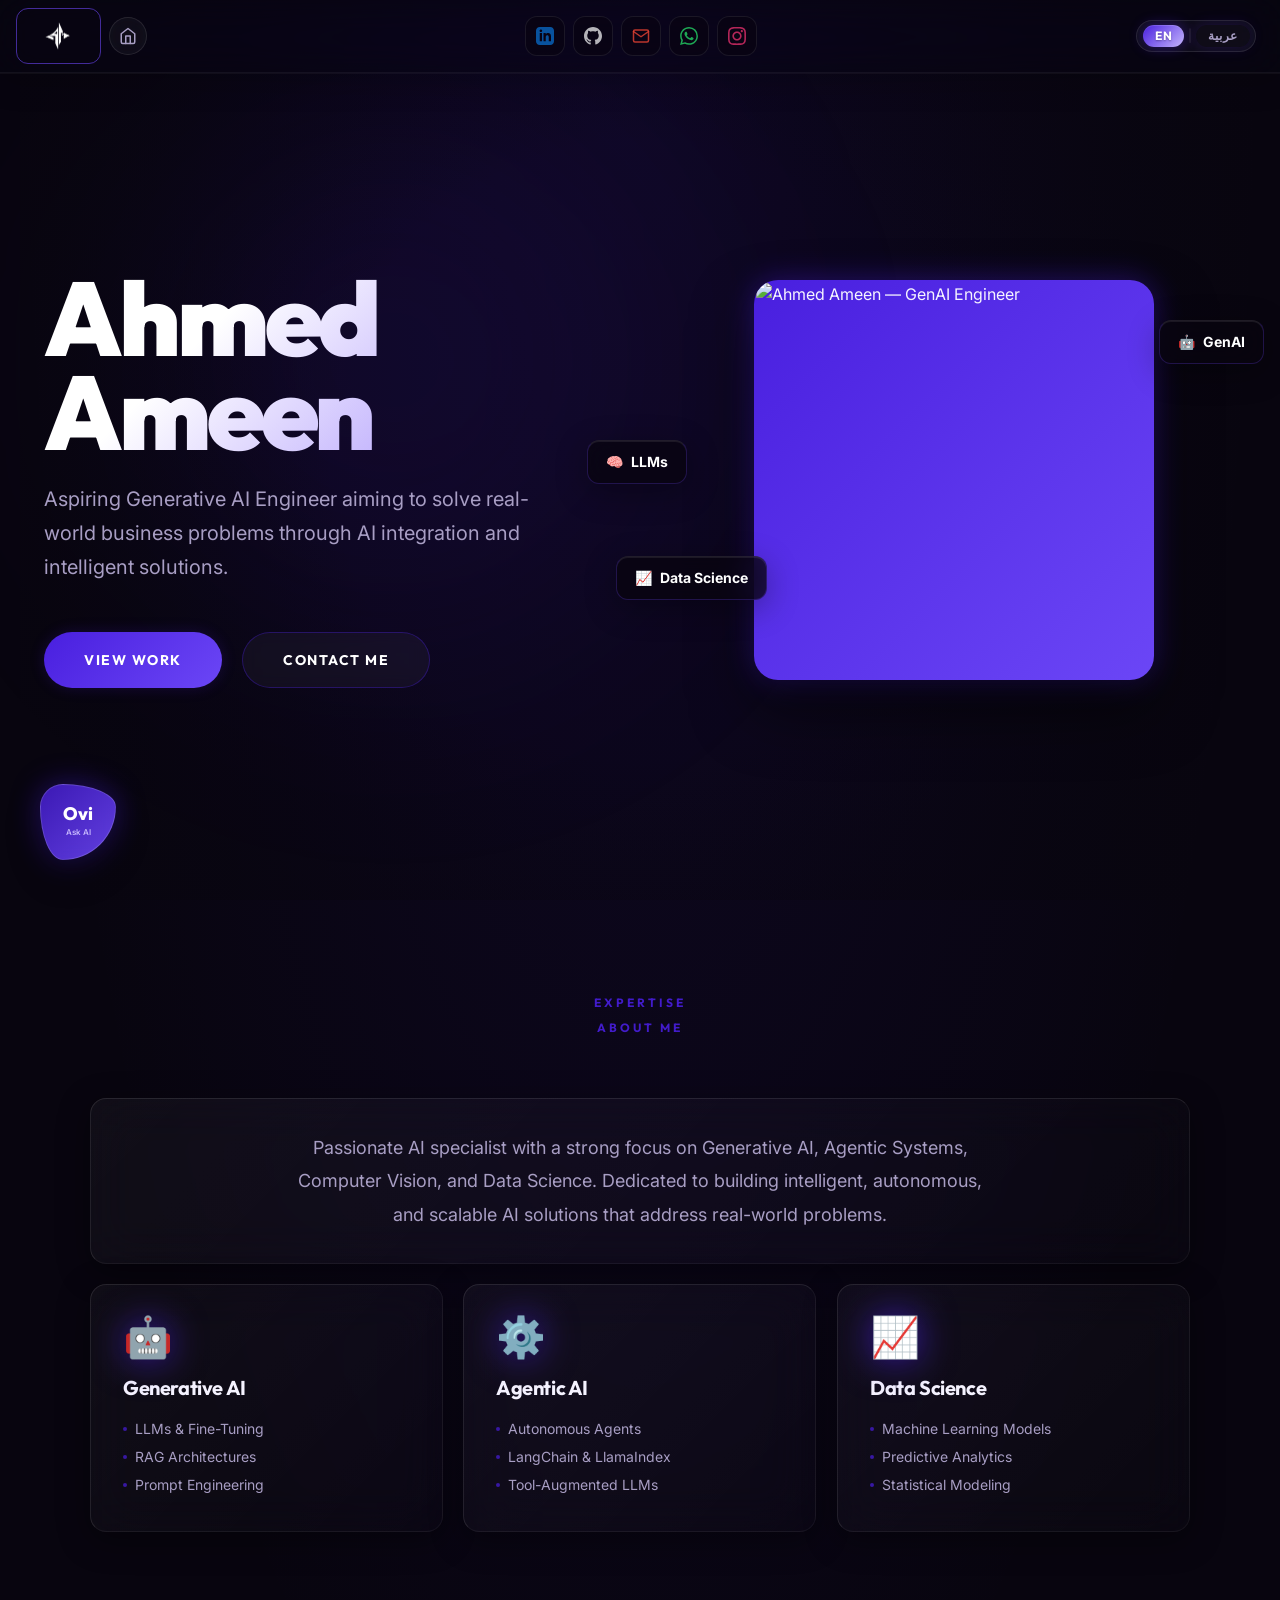
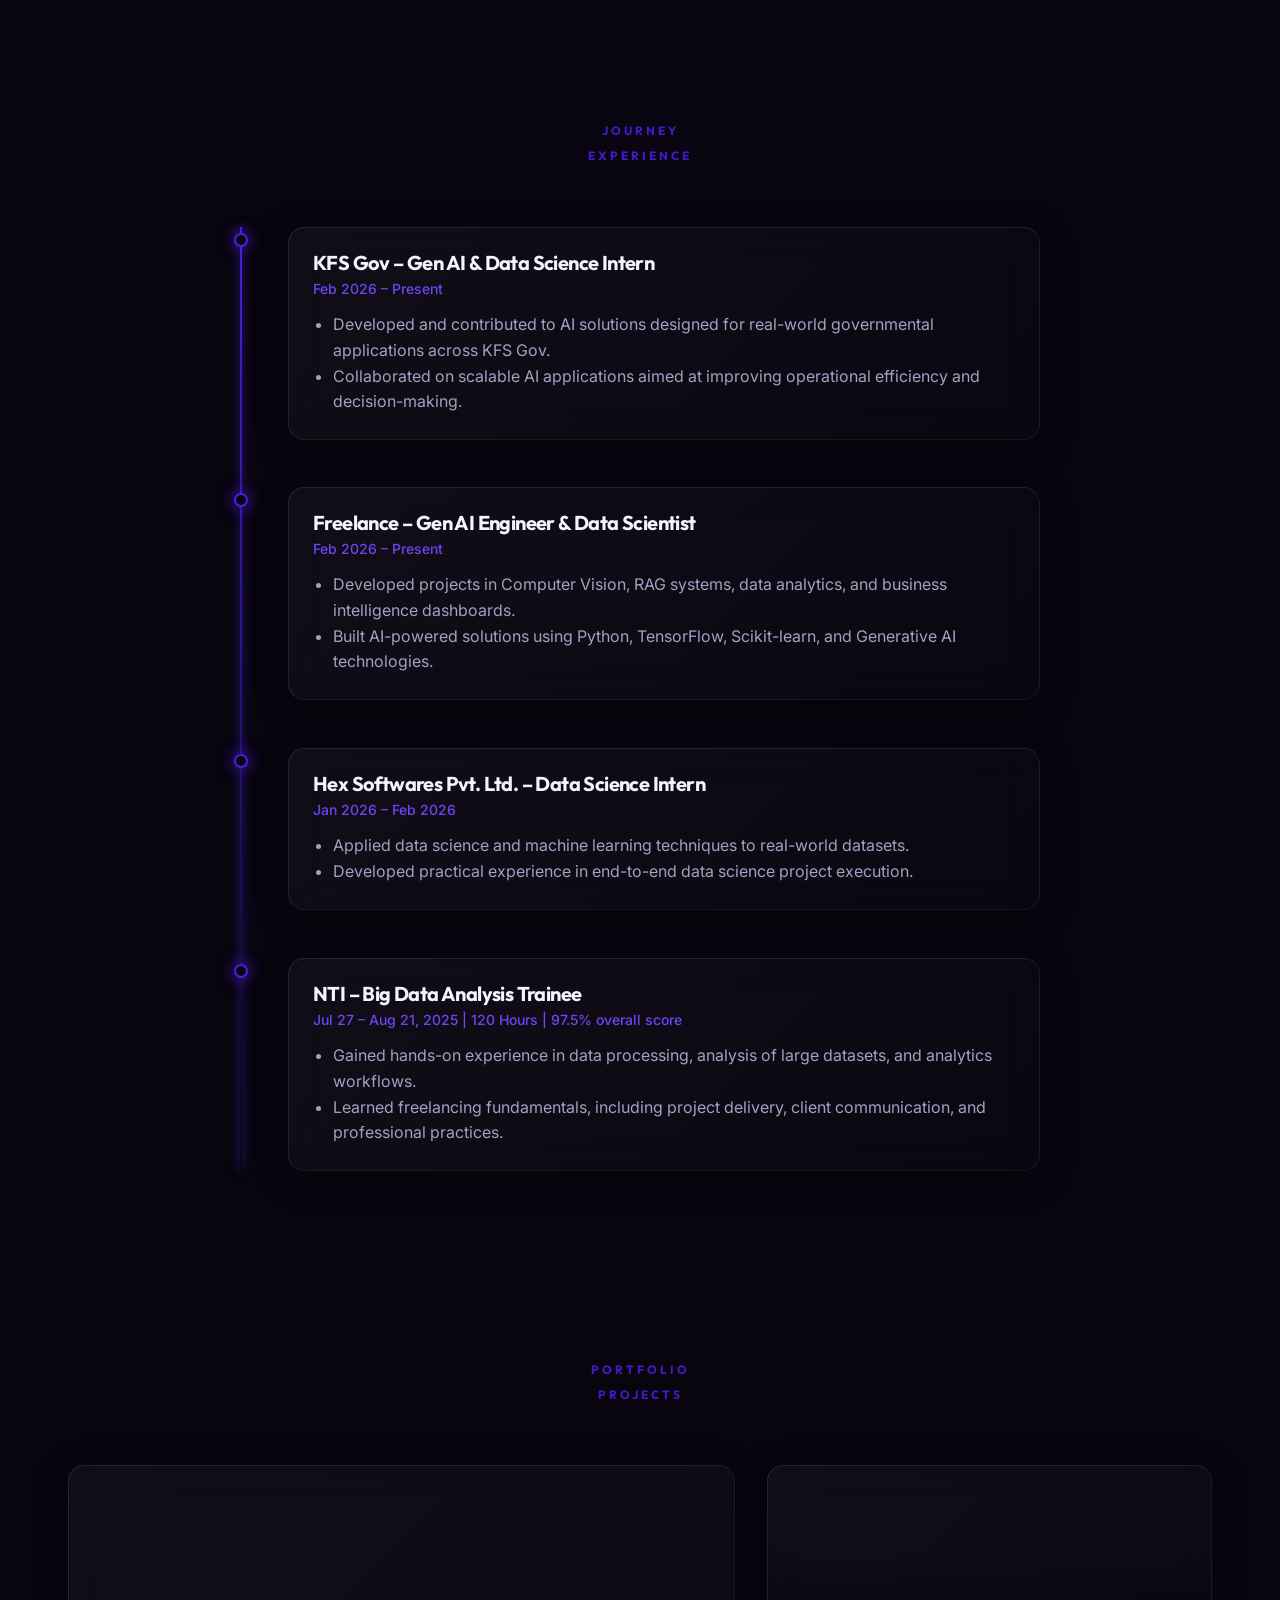
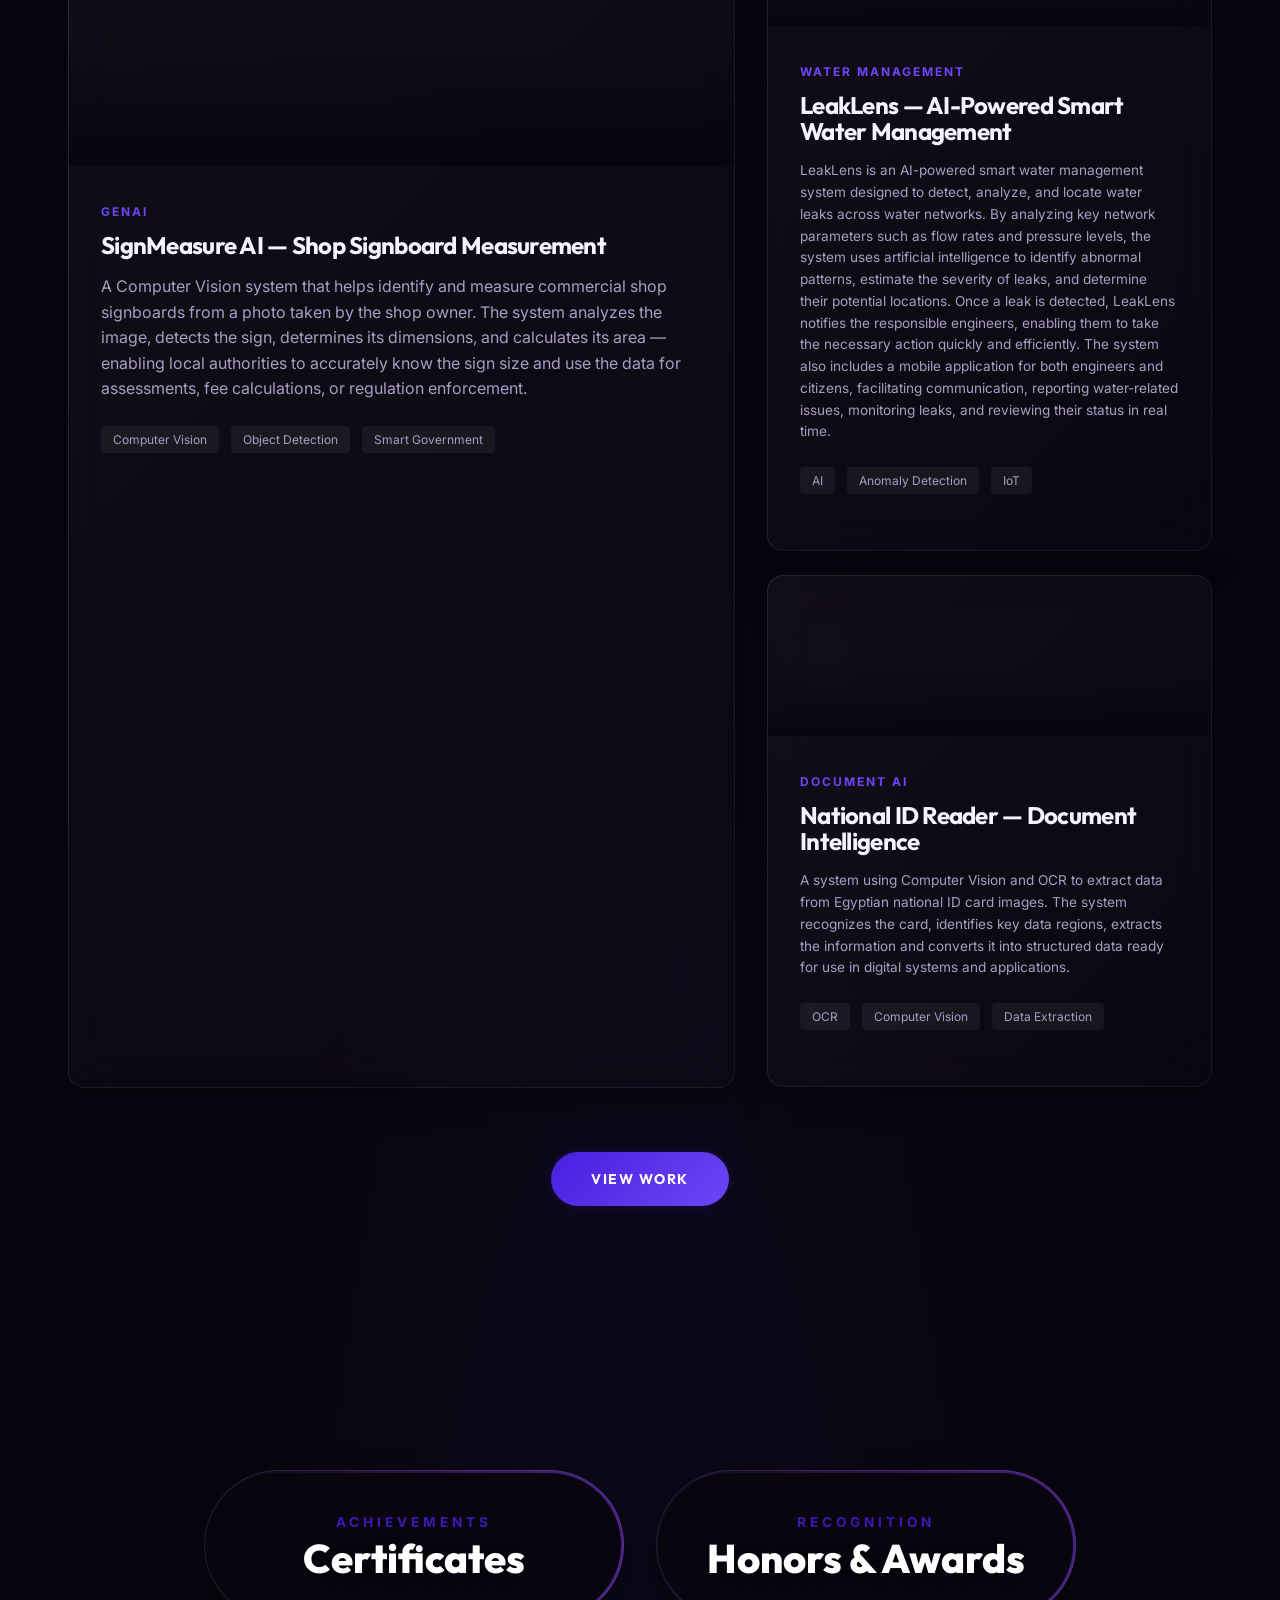
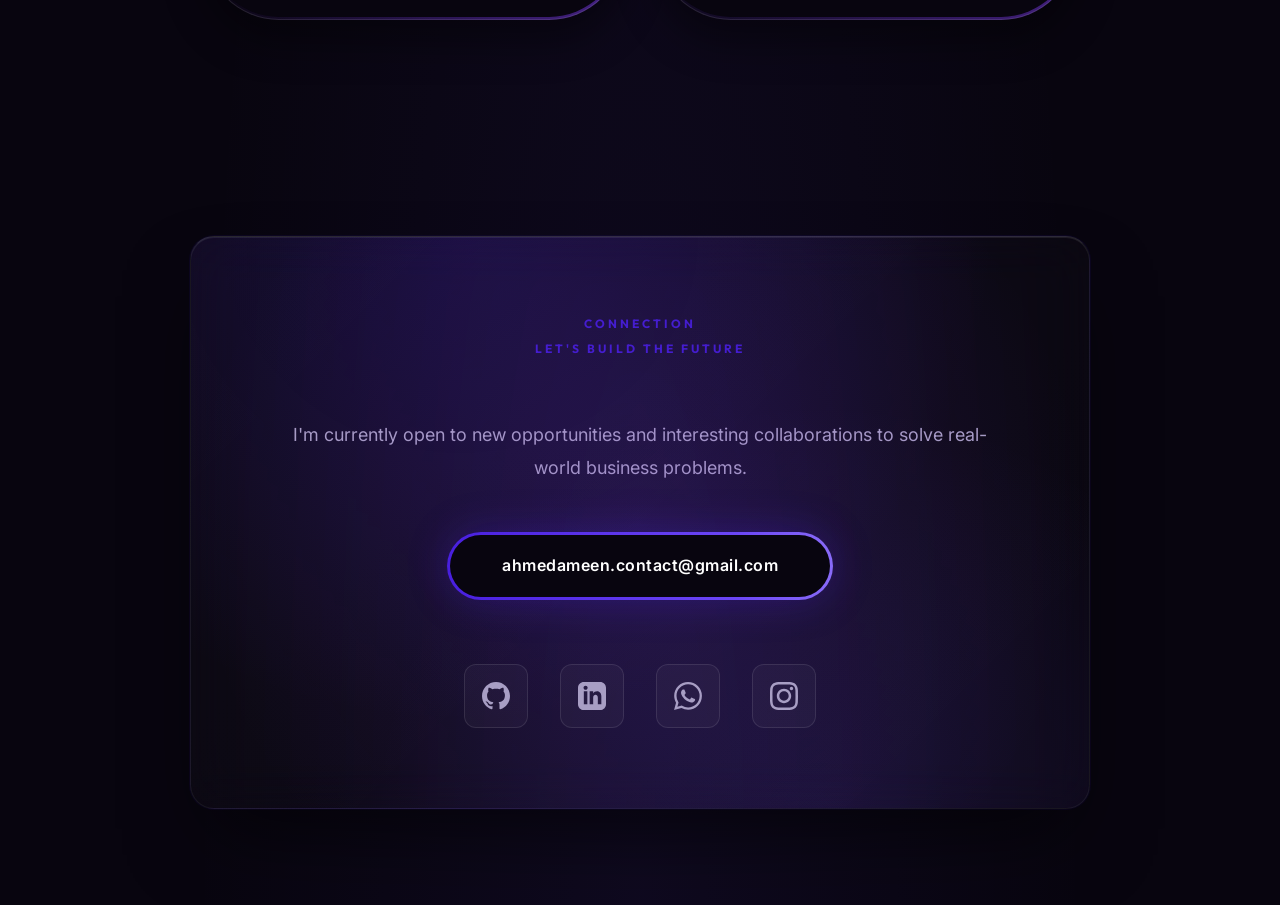
==== index.html @ 5a2fc090 "Chatbot restore first try" ====
<!DOCTYPE html>
<html lang="en" dir="ltr">

<head>
  <meta charset="UTF-8">
  <meta name="viewport" content="width=device-width, initial-scale=1.0">
  <meta name="description"
    content="Ahmed Ameen — Generative AI Engineer & Data Scientist. Building intelligent systems with LLMs, RAG, and Deep Learning.">
  <title>Ahmed Ameen — GenAI Engineer & Data Scientist</title>

  <!-- Favicon / Brand Logo -->
  <link rel="icon" type="image/svg+xml" href="images/logo.svg">

  <!-- Google Fonts -->
  <link rel="preconnect" href="https://fonts.googleapis.com">
  <link rel="preconnect" href="https://fonts.gstatic.com" crossorigin>
  <link
    href="https://fonts.googleapis.com/css2?family=Inter:wght@300;400;500;600;700&family=Outfit:wght@400;600;700;800;900&family=Cairo:wght@400;600;700;800;900&display=swap"
    rel="stylesheet">

  <!-- CSS Files -->
  <link rel="stylesheet" href="css/variables.css">
  <link rel="stylesheet" href="css/base.css">
  <link rel="stylesheet" href="css/layout.css">
  <link rel="stylesheet" href="css/components.css">
  <link rel="stylesheet" href="css/animations.css">
  <link rel="stylesheet" href="css/mobile.css">

  <!-- Preload hero image for faster LCP -->
  <link rel="preload" as="image" href="css/RECORCES/Ahmed.jpeg" fetchpriority="high">

  <!-- CRITICAL: Apply saved language BEFORE render to prevent English flash -->
  <script>
    (function() {
      var lang = localStorage.getItem('portfolio_lang') || 'en';
      var dir  = lang === 'ar' ? 'rtl' : 'ltr';
      document.documentElement.setAttribute('lang', lang);
      document.documentElement.setAttribute('dir',  dir);
    }());
  </script>
</head>

<body>
  <!-- Scroll Progress Indicator -->
  <div id="scroll-progress" aria-hidden="true" style="
    position: fixed;
    top: 0; left: 0;
    height: 2px;
    width: 0%;
    background: linear-gradient(90deg, var(--color-primary), var(--color-accent));
    z-index: 9999;
    transition: width 0.1s linear;
    pointer-events: none;
  "></div>

  <!-- ══════════════════════════════════
       NAVIGATION
  ══════════════════════════════════ -->
  <nav class="navigation" role="navigation" aria-label="Main navigation">
    <div class="nav-container">

      <!-- Brand & Home Group -->
      <div style="display: flex; align-items: center; gap: var(--spacing-16); z-index: 10;">
        <!-- Brand Logo -->
        <a href="identity.html" class="nav-brand nav-brand--glow" aria-label="Ahmed Ameen — Home">
          <img src="images/Logo.png" alt="Ahmed Ameen Logo" class="nav-logo-img"
            onerror="this.style.display='none'; this.nextElementSibling.style.display='flex'">
          <span class="nav-logo-fallback">
            <span class="logo-letter">A</span><span class="logo-dot">·</span><span class="logo-letter">A</span>
          </span>
        </a>
        <!-- Home Button -->
        <a href="index.html" class="nav-home-link" aria-label="Home">
          <svg viewBox="0 0 24 24" fill="none" stroke="currentColor" stroke-width="2" stroke-linecap="round" stroke-linejoin="round" class="nav-home-icon">
            <path d="M3 9l9-7 9 7v11a2 2 0 0 1-2 2H5a2 2 0 0 1-2-2z"></path>
            <polyline points="9 22 9 12 15 12 15 22"></polyline>
          </svg>
        </a>
      </div>

      <!-- Colorful Social Icons (in place of nav menu) -->
      <div class="nav-social" role="list" aria-label="Social media links">

        <!-- LinkedIn -->
        <a href="https://www.linkedin.com/in/ahmedameen00007/" target="_blank" rel="noopener noreferrer"
          class="nav-social-btn nav-social-btn--linkedin" data-label="LinkedIn" aria-label="LinkedIn Profile">
          <svg viewBox="0 0 24 24" aria-hidden="true">
            <path
              d="M19 0h-14c-2.761 0-5 2.239-5 5v14c0 2.761 2.239 5 5 5h14c2.762 0 5-2.239 5-5v-14c0-2.761-2.238-5-5-5zm-11 19h-3v-11h3v11zm-1.5-12.268c-.966 0-1.75-.79-1.75-1.764s.784-1.764 1.75-1.764 1.75.79 1.75 1.764-.783 1.764-1.75 1.764zm13.5 12.268h-3v-5.604c0-3.368-4-3.113-4 0v5.604h-3v-11h3v1.765c1.396-2.586 7-2.777 7 2.476v6.759z" />
          </svg>
        </a>

        <!-- GitHub -->
        <a href="https://github.com/ahmedameen00007" target="_blank" rel="noopener noreferrer"
          class="nav-social-btn nav-social-btn--github" data-label="GitHub" aria-label="GitHub Profile">
          <svg viewBox="0 0 24 24" aria-hidden="true">
            <path
              d="M12 0c-6.626 0-12 5.373-12 12 0 5.302 3.438 9.8 8.207 11.387.599.111.793-.261.793-.577v-2.234c-3.338.726-4.033-1.416-4.033-1.416-.546-1.387-1.333-1.756-1.333-1.756-1.089-.745.083-.729.083-.729 1.205.084 1.839 1.237 1.839 1.237 1.07 1.834 2.807 1.304 3.492.997.107-.775.418-1.305.762-1.604-2.665-.305-5.467-1.334-5.467-5.931 0-1.311.469-2.381 1.236-3.221-.124-.303-.535-1.524.117-3.176 0 0 1.008-.322 3.301 1.23.957-.266 1.983-.399 3.003-.404 1.02.005 2.047.138 3.006.404 2.291-1.552 3.297-1.23 3.297-1.23.653 1.653.242 2.874.118 3.176.77.84 1.235 1.911 1.235 3.221 0 4.609-2.807 5.624-5.479 5.921.43.372.823 1.102.823 2.222v3.293c0 .319.192.694.801.576 4.765-1.589 8.199-6.086 8.199-11.386 0-6.627-5.373-12-12-12z" />
          </svg>
        </a>

        <!-- Email -->
        <a href="https://mail.google.com/mail/?view=cm&fs=1&to=ahmedameen.contact@gmail.com" target="_blank"
          rel="noopener noreferrer" class="nav-social-btn nav-social-btn--gmail" data-label="Gmail"
          aria-label="Send Email">
          <svg viewBox="0 0 24 24" fill="none" stroke="currentColor" stroke-width="2" stroke-linecap="round"
            stroke-linejoin="round" aria-hidden="true">
            <path d="M4 4h16c1.1 0 2 .9 2 2v12c0 1.1-.9 2-2 2H4c-1.1 0-2-.9-2-2V6c0-1.1.9-2 2-2z" />
            <polyline points="22,6 12,13 2,6" />
          </svg>
        </a>

        <!-- WhatsApp -->
        <a href="https://wa.me/201282329726" target="_blank" rel="noopener noreferrer"
          class="nav-social-btn nav-social-btn--whatsapp" data-label="WhatsApp" aria-label="WhatsApp Contact">
          <svg viewBox="0 0 24 24" aria-hidden="true">
            <path
              d="M17.472 14.382c-.297-.149-1.758-.867-2.03-.967-.273-.099-.471-.148-.67.15-.197.297-.767.966-.94 1.164-.173.199-.347.223-.644.075-.297-.15-1.255-.463-2.39-1.475-.883-.788-1.48-1.761-1.653-2.059-.173-.297-.018-.458.13-.606.134-.133.298-.347.446-.52.149-.174.198-.298.298-.497.099-.198.05-.371-.025-.52-.075-.149-.669-1.612-.916-2.207-.242-.579-.487-.5-.669-.51-.173-.008-.371-.01-.57-.01-.198 0-.52.074-.792.372-.272.297-1.04 1.016-1.04 2.479 0 1.462 1.065 2.875 1.213 3.074.149.198 2.096 3.2 5.077 4.487.709.306 1.262.489 1.694.625.712.227 1.36.195 1.871.118.571-.085 1.758-.719 2.006-1.413.248-.694.248-1.289.173-1.413-.074-.124-.272-.198-.57-.347m-5.421 7.403h-.004a9.87 9.87 0 01-5.031-1.378l-.361-.214-3.741.982.998-3.648-.235-.374a9.86 9.86 0 01-1.51-5.26c.001-5.45 4.436-9.884 9.888-9.884 2.64 0 5.122 1.03 6.988 2.898a9.825 9.825 0 012.893 6.994c-.003 5.45-4.437 9.884-9.885 9.884m8.413-18.297A11.815 11.815 0 0012.05 0C5.495 0 .16 5.335.157 11.892c0 2.096.547 4.142 1.588 5.945L.057 24l6.305-1.654a11.882 11.882 0 005.683 1.448h.005c6.554 0 11.89-5.335 11.893-11.893a11.821 11.821 0 00-3.48-8.413Z" />
          </svg>
        </a>

        <!-- Instagram -->
        <a href="https://www.instagram.com/ahmedameen00007/" target="_blank" rel="noopener noreferrer"
          class="nav-social-btn nav-social-btn--instagram" data-label="Instagram" aria-label="Instagram Profile">
          <svg viewBox="0 0 24 24" aria-hidden="true">
            <path
              d="M12 2.163c3.204 0 3.584.012 4.85.07 3.252.148 4.771 1.691 4.919 4.919.058 1.265.069 1.645.069 4.849 0 3.205-.012 3.584-.069 4.849-.149 3.225-1.664 4.771-4.919 4.919-1.266.058-1.644.07-4.85.07-3.204 0-3.584-.012-4.849-.07-3.26-.149-4.771-1.699-4.919-4.92-.058-1.265-.07-1.644-.07-4.849 0-3.204.013-3.583.07-4.849.149-3.227 1.664-4.771 4.919-4.919 1.266-.057 1.645-.069 4.849-.069zm0-2.163c-3.259 0-3.667.014-4.947.072-4.358.2-6.78 2.618-6.98 6.98-.059 1.281-.073 1.689-.073 4.948 0 3.259.014 3.668.072 4.948.2 4.358 2.618 6.78 6.98 6.98 1.281.058 1.689.072 4.948.072 3.259 0 3.668-.014 4.948-.072 4.354-.2 6.782-2.618 6.979-6.98.059-1.28.073-1.689.073-4.948 0-3.259-.014-3.667-.072-4.947-.196-4.354-2.617-6.78-6.979-6.98-1.281-.059-1.69-.073-4.949-.073zm0 5.838c-3.403 0-6.162 2.759-6.162 6.162s2.759 6.163 6.162 6.163 6.162-2.759 6.162-6.163c0-3.403-2.759-6.162-6.162-6.162zm0 10.162c-2.209 0-4-1.79-4-4 0-2.209 1.791-4 4-4s4 1.791 4 4c0 2.21-1.791 4-4 4zm6.406-11.845c-.796 0-1.441.645-1.441 1.44s.645 1.44 1.441 1.44c.795 0 1.439-.645 1.439-1.44s-.644-1.44-1.439-1.44z" />
          </svg>
        </a>

      </div><!-- /nav-social -->

      <!-- Language Switcher -->
      <div class="lang-switcher" id="lang-switcher" role="group" aria-label="Language selection">
        <button class="lang-btn lang-btn--active" id="btn-en" data-lang="en" aria-pressed="true">EN</button>
        <span class="lang-divider">|</span>
        <button class="lang-btn" id="btn-ar" data-lang="ar" aria-pressed="false">عربية</button>
      </div>

    </div><!-- /nav-container -->
  </nav>

  <!-- ══════════════════════════════════
       MAIN CONTENT
  ══════════════════════════════════ -->
  <main>


    <!-- ── Hero Section ── -->
    <section id="hero" class="hero-section">
      <div class="hero-glow"></div>
      <div class="hero-vignette"></div>

      <div class="hero-container">
        <div class="hero-content">
          <h1 class="hero-title animate-fade-up" data-i18n="hero_title">Ahmed Ameen</h1>
          <p class="hero-tagline animate-fade-up" style="animation-delay: 0.1s;" data-i18n="hero_tagline">
            Aspiring Generative AI Engineer aiming to solve real-world business problems through AI integration and
            solutions.
          </p>
          <div class="btn-group animate-fade-up" style="animation-delay: 0.2s;">
            <a href="work.html" class="btn" data-i18n="btn_view_work">View Work</a>
            <a href="#contact" class="btn btn-secondary" data-i18n="btn_contact">Contact Me</a>
          </div>
        </div>

        <div class="hero-image-area animate-fade-up" style="animation-delay: 0.3s;">
          <div class="floating-badge badge-1"><span>🤖</span><span data-i18n="badge_genai"> GenAI</span></div>
          <div class="floating-badge badge-2"><span>📈</span><span data-i18n="badge_data"> Data Science</span></div>
          <div class="floating-badge badge-3"><span>🧠</span><span data-i18n="badge_llms"> LLMs</span></div>

          <div class="float-portrait">
            <div class="hero-image-wrapper">
              <img src="css/RECORCES/Ahmed.jpeg" alt="Ahmed Ameen — GenAI Engineer"
                style="width: 100%; height: 100%; object-fit: cover;" loading="lazy" decoding="async" />
            </div>
          </div>
        </div>
      </div>
    </section>

    <!-- ── About Section ── -->
    <section id="about" class="section-padding">
      <div class="container">
        <h2 class="section-title scroll-reveal"><span data-i18n="about_label">Expertise</span><span data-i18n="about_title">About Me</span></h2>

        <div class="bento-grid">
          <!-- Intro Card (Spans full width) -->
          <div class="glass bento-card bento-intro scroll-reveal delay-1">
            <p class="bento-text" data-i18n="about_intro">
              Passionate AI specialist with deep expertise in Generative AI, Agentic Systems, and Advanced Data Science.
              Dedicated to building intelligent, autonomous, and scalable AI solutions.
            </p>
          </div>

          <!-- AI & ML Card -->
          <div class="glass bento-card bento-item scroll-reveal delay-2">
            <div class="bento-icon">🤖</div>
            <h3 class="bento-title" data-i18n="card_genai">Generative AI</h3>
            <ul class="bento-list">
              <li data-i18n="skill_llms">LLMs &amp; Fine-Tuning</li>
              <li data-i18n="skill_rag">RAG Architectures</li>
              <li data-i18n="skill_prompt">Prompt Engineering</li>
            </ul>
          </div>

          <!-- Machine Learning Card -->
          <div class="glass bento-card bento-item scroll-reveal delay-3">
            <div class="bento-icon">⚙️</div>
            <h3 class="bento-title" data-i18n="card_agentic">Agentic AI</h3>
            <ul class="bento-list">
              <li data-i18n="skill_agents">Autonomous Agents</li>
              <li data-i18n="skill_langchain">LangChain &amp; LlamaIndex</li>
              <li data-i18n="skill_tools">Tool-Augmented LLMs</li>
            </ul>
          </div>

          <!-- Data Analysis Card -->
          <div class="glass bento-card bento-item scroll-reveal delay-4">
            <div class="bento-icon">📈</div>
            <h3 class="bento-title" data-i18n="card_datascience">Data Science</h3>
            <ul class="bento-list">
              <li data-i18n="skill_ml">Machine Learning Models</li>
              <li data-i18n="skill_predictive">Predictive Analytics</li>
              <li data-i18n="skill_stats">Statistical Modeling</li>
            </ul>
          </div>
        </div>
      </div>
    </section>

    <!-- ── Experience Section ── -->
    <section id="experience" class="section-padding">
      <div class="container">
        <h2 class="section-title scroll-reveal"><span data-i18n="exp_label">Journey</span><span data-i18n="exp_title">Experience</span></h2>
        <div class="timeline">
          <!-- KFS Gov -->
          <div class="timeline-item scroll-reveal from-left delay-1">
            <div class="glass" style="padding: var(--spacing-24);">
              <h3 style="margin-bottom: 4px; font-size: var(--text-xl);" data-i18n="exp1_title">KFS Gov – Gen AI &amp; Data Science Intern</h3>
              <p
                style="color: var(--color-secondary); font-weight: 500; font-size: var(--text-sm); margin-bottom: var(--spacing-12);" data-i18n="exp1_date">
                Feb 2026 – Present</p>
              <ul style="margin: 0; color: var(--color-text-muted); padding-left: 20px; list-style-type: disc;">
                <li data-i18n="exp1_bullet1">Developed and contributed to AI solutions designed for real-world governmental applications across
                  KFS Gov.</li>
                <li data-i18n="exp1_bullet2">Collaborated on scalable AI applications aimed at improving operational efficiency and
                  decision-making.</li>
              </ul>
            </div>
          </div>

          <!-- Freelance -->
          <div class="timeline-item scroll-reveal from-right delay-2">
            <div class="glass" style="padding: var(--spacing-24);">
              <h3 style="margin-bottom: 4px; font-size: var(--text-xl);" data-i18n="exp2_title">Freelance – Gen AI Eng &amp; Data Scientist</h3>
              <p
                style="color: var(--color-secondary); font-weight: 500; font-size: var(--text-sm); margin-bottom: var(--spacing-12);" data-i18n="exp2_date">
                Feb 2026 – Present</p>
              <ul style="margin: 0; color: var(--color-text-muted); padding-left: 20px; list-style-type: disc;">
                <li data-i18n="exp2_bullet1">Developed projects in computer vision, RAG systems, data analytics, and business intelligence
                  dashboards.</li>
                <li data-i18n="exp2_bullet2">Built AI-powered solutions using Python, TensorFlow, Scikit-learn, and Generative AI technologies.
                </li>
              </ul>
            </div>
          </div>

          <!-- Hex Softwares -->
          <div class="timeline-item scroll-reveal from-left delay-3">
            <div class="glass" style="padding: var(--spacing-24);">
              <h3 style="margin-bottom: 4px; font-size: var(--text-xl);" data-i18n="exp3_title">Hex Softwares Pvt. Ltd. – Data Science Intern</h3>
              <p style="color: var(--color-secondary); font-weight: 500; font-size: var(--text-sm); margin-bottom: var(--spacing-12);" data-i18n="exp3_date">
                Jan 2026 – Feb 2026</p>
              <ul style="margin: 0; color: var(--color-text-muted); padding-left: 20px; list-style-type: disc;">
                <li data-i18n="exp3_bullet1">Applied data science and machine learning techniques to real-world datasets.</li>
                <li data-i18n="exp3_bullet2">Developed practical experience in end-to-end data science project execution.</li>
              </ul>
            </div>
          </div>

          <!-- NTI -->
          <div class="timeline-item scroll-reveal from-right delay-4">
            <div class="glass" style="padding: var(--spacing-24);">
              <h3 style="margin-bottom: 4px; font-size: var(--text-xl);" data-i18n="exp4_title">NTI – Big Data Analysis Trainee</h3>
              <p style="color: var(--color-secondary); font-weight: 500; font-size: var(--text-sm); margin-bottom: var(--spacing-12);" data-i18n="exp4_date">
                Jul 27 – Aug 21, 2025 | 120 Hours (90 Technical + 30 Freelancing) 97.5% overall score</p>
              <ul style="margin: 0; color: var(--color-text-muted); padding-left: 20px; list-style-type: disc;">
                <li data-i18n="exp4_bullet1">Gained hands-on experience in data processing, analysis of large datasets, and analytics workflows.</li>
                <li data-i18n="exp4_bullet2">Learned freelancing fundamentals, including project delivery, client communication, and professional practices.</li>
              </ul>
            </div>
          </div>
        </div>
      </div>
    </section>

    <!-- ── Projects Section ── -->
    <section id="projects" class="projects-section section-padding">
      <div class="container">
        <h2 class="section-title scroll-reveal"><span data-i18n="projects_label">Portfolio</span><span data-i18n="projects_title">Projects</span></h2>

        <!-- Static Work Project Cards (SignMeasure AI, Eagle Vision, National ID Reader) -->
        <div class="projects-grid-premium scroll-reveal delay-1">

          <!-- Featured: SignMeasure AI -->
          <a href="work.html#sign_measure" class="project-featured glass animate-fade-up" style="text-decoration: none; color: inherit; display: block;">
            <div class="project-img-wrapper" style="position:relative; overflow:hidden;">
              <video
                src="Work/SignMeasure_AI/SignMeasure_AI.mp4"
                muted autoplay loop playsinline preload="metadata"
                style="width:100%; height:100%; object-fit:cover; display:block;"
                aria-label="SignMeasure AI demo"
              ></video>
              <div style="position:absolute;inset:0;background:linear-gradient(to bottom,transparent 55%,rgba(5,5,15,0.85));"></div>
            </div>
            <div class="project-details">
              <span class="project-category" data-i18n="badge_genai">GenAI</span>
              <h3 class="project-title-text" data-i18n="vid_sign_title">SignMeasure AI — Shop Signboard Measurement</h3>
              <p data-i18n="vid_sign_desc">A Computer Vision system that identifies and measures commercial shop signboards from a photo, enabling local authorities to apply fees or regulations based on measured sign area.</p>
              <div class="project-tags">
                <span>Computer Vision</span><span>Object Detection</span><span>Smart Government</span>
              </div>
            </div>
          </a>

          <!-- Side grid with LeakLens + National ID Reader -->
          <div class="projects-side-grid">

            <!-- LeakLens -->
            <a href="work.html#leaklens" class="project-side glass animate-fade-up" style="text-decoration: none; color: inherit; display: block;" data-project-id="leaklens">
              <div class="project-img-wrapper" style="height:160px; position:relative; overflow:hidden;">
                <video
                  src="Work/Leaklens/Leaklens.mp4"
                  muted autoplay loop playsinline preload="metadata"
                  style="width:100%; height:100%; object-fit:cover; display:block;"
                  aria-label="LeakLens demo"
                ></video>
                <div style="position:absolute;inset:0;background:linear-gradient(to bottom,transparent 50%,rgba(5,5,15,0.8));"></div>
              </div>
              <div class="project-details-sm">
                <span class="project-category">Water Management</span>
                <h3 class="project-title-text" data-i18n="vid_leaklens_title">LeakLens — AI-Powered Smart Water Management</h3>
                <p data-i18n="vid_leaklens_desc" style="font-size: 0.85rem;">AI-powered smart water management system detecting, analyzing, and locating water leaks across networks using flow rate and pressure data.</p>
                <div class="project-tags">
                  <span>AI</span><span>Anomaly Detection</span><span>IoT</span>
                </div>
              </div>
            </a>

            <!-- National ID Reader -->
            <a href="work.html#national_id" class="project-side glass animate-fade-up" style="text-decoration: none; color: inherit; display: block;" data-project-id="national_id">
              <div class="project-img-wrapper" style="height:160px; position:relative; overflow:hidden;">
                <video
                  src="Work/NationalID_Reader/NationalID_Reader.mp4"
                  muted autoplay loop playsinline preload="metadata"
                  style="width:100%; height:100%; object-fit:cover; display:block;"
                  aria-label="National ID Reader demo"
                ></video>
                <div style="position:absolute;inset:0;background:linear-gradient(to bottom,transparent 50%,rgba(5,5,15,0.8));"></div>
              </div>
              <div class="project-details-sm">
                <span class="project-category">Document AI</span>
                <h3 class="project-title-text" data-i18n="vid_national_title">National ID Reader — Document Intelligence</h3>
                <p data-i18n="vid_national_desc" style="font-size: 0.85rem;">Computer Vision and OCR system extracting structured data from Egyptian national ID cards for digital systems.</p>
                <div class="project-tags">
                  <span>OCR</span><span>Computer Vision</span><span>Data Extraction</span>
                </div>
              </div>
            </a>

          </div><!-- end projects-side-grid -->
        </div><!-- end projects-grid-premium -->

        <div style="margin-top: var(--spacing-64); display: flex; justify-content: center;"
          class="scroll-reveal delay-2">
          <a href="work.html" class="btn" data-i18n="btn_view_work">
            View Work
            <span style="margin-left: 8px;">→</span>
          </a>
        </div>
      </div>
    </section>

    <!-- ── Certificates Section ── -->
    <section id="certificates" class="certificates-section section-padding">
      <div class="container text-center">
        <div class="certificates-grid-layout"
          style="display: flex; flex-wrap: wrap; justify-content: center; gap: var(--spacing-32);">
          <div class="certificates-container scroll-reveal">
            <a href="certificates.html" class="btn-premium btn-certificates">
              <span class="btn-inner">
                <span class="btn-category" data-i18n="cert_label">Achievements</span>
                <span class="btn-title" data-i18n="cert_title">Certificates</span>
              </span>
            </a>
          </div>
          <div class="awards-container-btn scroll-reveal delay-1">
            <a href="awards.html" class="btn-premium btn-awards">
              <span class="btn-inner">
                <span class="btn-category" data-i18n="awards_label">Recognition</span>
                <span class="btn-title" data-i18n="awards_title">Honors &amp; Awards</span>
              </span>
            </a>
          </div>
        </div>
      </div>
    </section>

    <!-- ── Contact Section ── -->
    <section id="contact" class="contact-section section-padding">
      <div class="container">
        <div class="contact-card glass scroll-reveal">
          <div class="contact-glow"></div>
          <h2 class="section-title"><span data-i18n="contact_label">Connection</span><span data-i18n="contact_title">Let's Build the Future</span></h2>
          <p class="contact-description" data-i18n="contact_desc">I'm currently open to new opportunities and interesting collaborations to solve
            real-world business problems</p>

          <div class="contact-actions">
            <a href="https://mail.google.com/mail/?view=cm&fs=1&to=ahmedameen.contact@gmail.com"
              class="btn-premium email-pill" target="_blank" rel="noopener noreferrer">
              <span class="btn-inner">ahmedameen.contact@gmail.com</span>
            </a>
          </div>

          <div class="social-links-premium">

            <a href="https://github.com/ahmedameen00007" target="_blank" rel="noopener noreferrer"
              class="social-icon-btn" data-label="GitHub" aria-label="GitHub">
              <svg viewBox="0 0 24 24" aria-hidden="true">
                <path
                  d="M12 0c-6.626 0-12 5.373-12 12 0 5.302 3.438 9.8 8.207 11.387.599.111.793-.261.793-.577v-2.234c-3.338.726-4.033-1.416-4.033-1.416-.546-1.387-1.333-1.756-1.333-1.756-1.089-.745.083-.729.083-.729 1.205.084 1.839 1.237 1.839 1.237 1.07 1.834 2.807 1.304 3.492.997.107-.775.418-1.305.762-1.604-2.665-.305-5.467-1.334-5.467-5.931 0-1.311.469-2.381 1.236-3.221-.124-.303-.535-1.524.117-3.176 0 0 1.008-.322 3.301 1.23.957-.266 1.983-.399 3.003-.404 1.02.005 2.047.138 3.006.404 2.291-1.552 3.297-1.23 3.297-1.23.653 1.653.242 2.874.118 3.176.77.84 1.235 1.911 1.235 3.221 0 4.609-2.807 5.624-5.479 5.921.43.372.823 1.102.823 2.222v3.293c0 .319.192.694.801.576 4.765-1.589 8.199-6.086 8.199-11.386 0-6.627-5.373-12-12-12z" />
              </svg>
            </a>

            <a href="https://www.linkedin.com/in/ahmedameen00007/" target="_blank" rel="noopener noreferrer"
              class="social-icon-btn" data-label="LinkedIn" aria-label="LinkedIn">
              <svg viewBox="0 0 24 24" aria-hidden="true">
                <path
                  d="M19 0h-14c-2.761 0-5 2.239-5 5v14c0 2.761 2.239 5 5 5h14c2.762 0 5-2.239 5-5v-14c0-2.761-2.238-5-5-5zm-11 19h-3v-11h3v11zm-1.5-12.268c-.966 0-1.75-.79-1.75-1.764s.784-1.764 1.75-1.764 1.75.79 1.75 1.764-.783 1.764-1.75 1.764zm13.5 12.268h-3v-5.604c0-3.368-4-3.113-4 0v5.604h-3v-11h3v1.765c1.396-2.586 7-2.777 7 2.476v6.759z" />
              </svg>
            </a>

            <a href="https://wa.me/201282329726" target="_blank" rel="noopener noreferrer" class="social-icon-btn"
              data-label="WhatsApp" aria-label="WhatsApp">
              <svg viewBox="0 0 24 24" aria-hidden="true">
                <path
                  d="M17.472 14.382c-.297-.149-1.758-.867-2.03-.967-.273-.099-.471-.148-.67.15-.197.297-.767.966-.94 1.164-.173.199-.347.223-.644.075-.297-.15-1.255-.463-2.39-1.475-.883-.788-1.48-1.761-1.653-2.059-.173-.297-.018-.458.13-.606.134-.133.298-.347.446-.52.149-.174.198-.298.298-.497.099-.198.05-.371-.025-.52-.075-.149-.669-1.612-.916-2.207-.242-.579-.487-.5-.669-.51-.173-.008-.371-.01-.57-.01-.198 0-.52.074-.792.372-.272.297-1.04 1.016-1.04 2.479 0 1.462 1.065 2.875 1.213 3.074.149.198 2.096 3.2 5.077 4.487.709.306 1.262.489 1.694.625.712.227 1.36.195 1.871.118.571-.085 1.758-.719 2.006-1.413.248-.694.248-1.289.173-1.413-.074-.124-.272-.198-.57-.347m-5.421 7.403h-.004a9.87 9.87 0 01-5.031-1.378l-.361-.214-3.741.982.998-3.648-.235-.374a9.86 9.86 0 01-1.51-5.26c.001-5.45 4.436-9.884 9.888-9.884 2.64 0 5.122 1.03 6.988 2.898a9.825 9.825 0 012.893 6.994c-.003 5.45-4.437 9.884-9.885 9.884m8.413-18.297A11.815 11.815 0 0012.05 0C5.495 0 .16 5.335.157 11.892c0 2.096.547 4.142 1.588 5.945L.057 24l6.305-1.654a11.882 11.882 0 005.683 1.448h.005c6.554 0 11.89-5.335 11.893-11.893a11.821 11.821 0 00-3.48-8.413Z" />
              </svg>
            </a>

            <a href="https://www.instagram.com/ahmedameen00007/" target="_blank" rel="noopener noreferrer"
              class="social-icon-btn" data-label="Instagram" aria-label="Instagram">
              <svg viewBox="0 0 24 24" aria-hidden="true">
                <path
                  d="M12 2.163c3.204 0 3.584.012 4.85.07 3.252.148 4.771 1.691 4.919 4.919.058 1.265.069 1.645.069 4.849 0 3.205-.012 3.584-.069 4.849-.149 3.225-1.664 4.771-4.919 4.919-1.266.058-1.644.07-4.85.07-3.204 0-3.584-.012-4.849-.07-3.26-.149-4.771-1.699-4.919-4.92-.058-1.265-.07-1.644-.07-4.849 0-3.204.013-3.583.07-4.849.149-3.227 1.664-4.771 4.919-4.919 1.266-.057 1.645-.069 4.849-.069zm0-2.163c-3.259 0-3.667.014-4.947.072-4.358.2-6.78 2.618-6.98 6.98-.059 1.281-.073 1.689-.073 4.948 0 3.259.014 3.668.072 4.948.2 4.358 2.618 6.78 6.98 6.98 1.281.058 1.689.072 4.948.072 3.259 0 3.668-.014 4.948-.072 4.354-.2 6.782-2.618 6.979-6.98.059-1.28.073-1.689.073-4.948 0-3.259-.014-3.667-.072-4.947-.196-4.354-2.617-6.78-6.979-6.98-1.281-.059-1.69-.073-4.949-.073zm0 5.838c-3.403 0-6.162 2.759-6.162 6.162s2.759 6.163 6.162 6.163 6.162-2.759 6.162-6.163c0-3.403-2.759-6.162-6.162-6.162zm0 10.162c-2.209 0-4-1.79-4-4 0-2.209 1.791-4 4-4s4 1.791 4 4c0 2.21-1.791 4-4 4zm6.406-11.845c-.796 0-1.441.645-1.441 1.44s.645 1.44 1.441 1.44c.795 0 1.439-.645 1.439-1.44s-.644-1.44-1.439-1.44z" />
              </svg>
            </a>

          </div>
        </div>
      </div>
    </section>
  </main>
  <!-- JavaScript Files -->
  <script src="js/navigation.js" defer></script>
  <script src="js/animations.js" defer></script>
  <script src="js/i18n.js?v=1.0.1" defer></script>
  <script src="js/chat.js?v=1.0.1" defer></script>
  <script src="js/main.js" defer></script>
</body>

</html>
---- css/variables.css ----
:root {
  /* ═══════════════════════════════════════════
     PERSONAL BRAND PALETTE — Ahmed Ameen
     Primary: #491fdf (Deep Electric Violet)
     ═══════════════════════════════════════════ */

  /* Core Brand Colors */
  --color-brand:          #491fdf;   /* Signature violet */
  --color-brand-light:    #6b46f6;   /* Hover / active state */
  --color-brand-bright:   #7c5af7;   /* Bright interactive */
  --color-brand-dim:      #3615a8;   /* Pressed / deep shadow */
  --color-brand-ultra:    #2a0f8a;   /* Ultra dark brand */

  /* Semantic Color Aliases */
  --color-primary:        #491fdf;
  --color-primary-dark:   #3615a8;
  --color-secondary:      #6b46f6;
  --color-accent:         #c4b5fd;   /* Soft lavender — readable on dark */

  /* Backgrounds */
  --color-bg:             #08050f;   /* Near-black with violet tint */
  --color-bg-light:       #110a22;   /* Slightly lighter surface */
  --color-surface:        rgba(26, 14, 58, 0.75);
  --color-surface-hover:  rgba(40, 22, 80, 0.9);

  /* Text */
  --color-text-main:      #f5f3ff;   /* Warm white with lavender tint */
  --color-text-muted:     #a89ec4;   /* Accessible muted — 4.5:1 on bg */
  --color-text-subtle:    #6b5f8a;   /* Placeholder / disabled */

  /* Borders */
  --color-border:         rgba(73, 31, 223, 0.25);
  --color-border-accent:  rgba(107, 70, 246, 0.55);
  --color-border-glow:    rgba(73, 31, 223, 0.6);

  /* Gradients */
  --gradient-main:        linear-gradient(135deg, #491fdf 0%, #6b46f6 100%);
  --gradient-vibrant:     linear-gradient(135deg, #491fdf 0%, #7c5af7 50%, #a78bfa 100%);
  --gradient-surface:     linear-gradient(135deg, rgba(73, 31, 223, 0.12) 0%, transparent 100%);
  --gradient-hero:        radial-gradient(ellipse at 20% 50%, rgba(73, 31, 223, 0.18) 0%, transparent 60%),
                          radial-gradient(ellipse at 80% 20%, rgba(107, 70, 246, 0.12) 0%, transparent 50%);

  /* Glows */
  --glow-primary:         0 0 30px rgba(73, 31, 223, 0.45);
  --glow-secondary:       0 0 20px rgba(107, 70, 246, 0.35);
  --glow-subtle:          0 0 15px rgba(73, 31, 223, 0.2);

  /* Spacing Scale */
  --spacing-4:   0.25rem;
  --spacing-8:   0.5rem;
  --spacing-12:  0.75rem;
  --spacing-16:  1rem;
  --spacing-20:  1.25rem;
  --spacing-24:  1.5rem;
  --spacing-32:  2rem;
  --spacing-48:  3rem;
  --spacing-64:  4rem;
  --spacing-80:  5rem;
  --spacing-96:  6rem;

  /* Typography */
  --font-sans:    'Inter', -apple-system, BlinkMacSystemFont, 'Segoe UI', Roboto, sans-serif;
  --font-display: 'Outfit', 'Inter', var(--font-sans);
  --font-arabic:  'Cairo', 'Segoe UI', Tahoma, Arial, sans-serif;

  --text-xs:   0.75rem;
  --text-sm:   0.875rem;
  --text-base: 1rem;
  --text-lg:   1.125rem;
  --text-xl:   1.25rem;
  --text-2xl:  1.5rem;
  --text-3xl:  1.875rem;
  --text-4xl:  2.25rem;
  --text-5xl:  3rem;

  /* Border Radius */
  --radius-sm:   4px;
  --radius-md:   8px;
  --radius-lg:   12px;
  --radius-xl:   16px;
  --radius-2xl:  24px;
  --radius-full: 9999px;

  /* Shadows */
  --shadow-sm:  0 1px 2px 0 rgba(0, 0, 0, 0.05);
  --shadow-md:  0 4px 6px -1px rgba(0, 0, 0, 0.15), 0 2px 4px -1px rgba(0, 0, 0, 0.1);
  --shadow-lg:  0 10px 15px -3px rgba(0, 0, 0, 0.2), 0 4px 6px -2px rgba(0, 0, 0, 0.1);
  --shadow-xl:  0 25px 50px -12px rgba(0, 0, 0, 0.4);

  /* Transitions */
  --transition-fast:   150ms cubic-bezier(0.4, 0, 0.2, 1);
  --transition-normal: 300ms cubic-bezier(0.4, 0, 0.2, 1);
  --transition-slow:   600ms cubic-bezier(0.16, 1, 0.3, 1);
}
---- css/base.css ----
/* CSS Reset and Normalize */
*,
*::before,
*::after {
  box-sizing: border-box;
  margin: 0;
  padding: 0;
}

html {
  font-size: 16px;
  scroll-behavior: smooth;
  -webkit-tap-highlight-color: transparent;
  overflow-x: hidden;
}

body {
  font-family: var(--font-sans);
  font-size: var(--text-base);
  line-height: 1.6;
  color: var(--color-text-main);
  background-color: var(--color-bg);
  background-image: 
    radial-gradient(ellipse 70% 50% at 50% 0%, rgba(73, 31, 223, 0.1) 0%, transparent 70%),
    radial-gradient(ellipse 50% 60% at 50% 100%, rgba(107, 70, 246, 0.07) 0%, transparent 70%);
  background-size: 100% 100%;
  -webkit-font-smoothing: antialiased;
  -moz-osx-font-smoothing: grayscale;
}

/* Custom Scrollbar to eliminate bright white scroll lines and match dark theme */
::-webkit-scrollbar {
  width: 10px;
  height: 10px;
}

::-webkit-scrollbar-track {
  background: transparent;
}

::-webkit-scrollbar-thumb {
  background: rgba(73, 31, 223, 0.3);
  border-radius: var(--radius-full);
  border: 2px solid transparent;
  background-clip: padding-box;
  transition: background 0.3s ease;
}

::-webkit-scrollbar-thumb:hover {
  background: rgba(107, 70, 246, 0.6);
}

/* Firefox scrollbar support */
html {
  scrollbar-width: thin;
  scrollbar-color: rgba(73, 31, 223, 0.3) transparent;
}



/* Base Typography */
h1,
h2,
h3,
h4,
h5,
h6 {
  font-family: var(--font-display);
  font-weight: 700;
  line-height: 1.1;
  letter-spacing: -0.03em;
  color: var(--color-text-main);
  margin-bottom: var(--spacing-16);
}

h1 { 
  font-size: var(--text-5xl);
  background: var(--gradient-main);
  -webkit-background-clip: text;
  -webkit-text-fill-color: transparent;
  color: transparent; /* Fallback */
}
h2 { font-size: var(--text-4xl); letter-spacing: -0.02em; }
h3 { font-size: var(--text-3xl); }
h4 { font-size: var(--text-2xl); }

p {
  margin-bottom: var(--spacing-24);
  color: var(--color-text-muted);
}

/* Default Link Styles */
a {
  color: var(--color-primary);
  text-decoration: none;
  transition: var(--transition-normal);
}

a:hover {
  color: var(--color-secondary);
}

/* ─────────────────────────────────
   PREMIUM BUTTON SYSTEM
───────────────────────────────── */
button,
.btn {
  position: relative;
  font-family: var(--font-display);
  font-weight: 700;
  font-size: var(--text-sm);
  padding: 16px 40px;
  background: var(--gradient-main);
  color: #fff;
  border: none;
  border-radius: var(--radius-full);
  cursor: pointer;
  transition: transform var(--transition-normal),
    box-shadow var(--transition-normal),
    background var(--transition-normal),
    color var(--transition-normal);
  will-change: transform, box-shadow;
  display: inline-flex;
  align-items: center;
  justify-content: center;
  letter-spacing: 1.5px;
  text-transform: uppercase;
  overflow: hidden;
  box-shadow: var(--glow-subtle);
  z-index: 1;
}

button:hover,
.btn:hover {
  transform: translateY(-4px) scale(1.02);
  box-shadow: 0 15px 35px rgba(73, 31, 223, 0.55);
  background: var(--gradient-vibrant);
  color: #ffffff !important;
}

/* Shimmer Effect */
.btn::before {
  content: '';
  position: absolute;
  top: 0;
  left: -100%;
  width: 100%;
  height: 100%;
  background: linear-gradient(
    90deg,
    transparent,
    rgba(255, 255, 255, 0.28),
    transparent
  );
  transition: 0.6s cubic-bezier(0.4, 0, 0.2, 1);
  pointer-events: none;
  z-index: 1;
}

.btn:hover::before {
  left: 100%;
}

/* Secondary Button */
.btn-secondary {
  background: rgba(255, 255, 255, 0.04);
  backdrop-filter: blur(8px);
  -webkit-backdrop-filter: blur(8px);
  border: 1px solid rgba(73, 31, 223, 0.35);
  box-shadow: none;
}

.btn-secondary:hover {
  background: rgba(73, 31, 223, 0.15);
  border-color: var(--color-primary);
  box-shadow: 0 10px 25px rgba(73, 31, 223, 0.25);
}

/* List Styles */
ul, ol {
  list-style: none;
}

/* Image Styles */
img {
  max-width: 100%;
  height: auto;
  display: block;
  border-radius: var(--radius-lg);
}

/* ── Glassmorphism Utility ── */
.glass {
  background: linear-gradient(135deg, rgba(255, 255, 255, 0.04), rgba(255, 255, 255, 0.01));
  backdrop-filter: blur(24px);
  -webkit-backdrop-filter: blur(24px);
  border: 1px solid rgba(255, 255, 255, 0.05);
  border-top: 1px solid rgba(255, 255, 255, 0.1);
  border-left: 1px solid rgba(255, 255, 255, 0.1);
  border-radius: var(--radius-xl);
  box-shadow: 0 8px 32px 0 rgba(0, 0, 0, 0.4);
  will-change: transform, opacity;
}

/* Native Cross-Document View Transitions */
@view-transition {
  navigation: auto;
}

/* Reduced Motion */
@media (prefers-reduced-motion: reduce) {
  * {
    animation-duration: 0.01ms !important;
    animation-iteration-count: 1 !important;
    transition-duration: 0.01ms !important;
    scroll-behavior: auto !important;
  }
}
---- css/components.css ----
/* ===================================
   COMPONENTS — Ahmed Ameen Portfolio
   Brand: #491fdf Deep Electric Violet
   =================================== */

/* ─────────────────────────────────
   NAVIGATION
───────────────────────────────── */
.navigation {
  position: fixed;
  top: 0;
  left: 0;
  right: 0;
  background: rgba(8, 5, 15, 0.6);
  backdrop-filter: blur(20px) saturate(180%);
  -webkit-backdrop-filter: blur(20px) saturate(180%);
  z-index: 1000;
  padding: var(--spacing-16) 0;
  border-bottom: 1px solid rgba(255, 255, 255, 0.05);
  box-shadow: 0 1px 0 rgba(255, 255, 255, 0.04), 0 8px 32px rgba(0, 0, 0, 0.2);
  transition: padding 0.3s ease, background 0.3s ease;
}

.navigation.scrolled {
  padding: var(--spacing-8) 0;
  background: rgba(8, 5, 15, 0.92);
  border-bottom-color: rgba(73, 31, 223, 0.2);
}

.nav-container {
  max-width: 1300px;
  margin: 0 auto;
  padding: 0 var(--spacing-24);
  display: flex;
  justify-content: space-between;
  align-items: center;
  gap: var(--spacing-16);
}

/* ── Brand Logo ── */
.nav-brand {
  display: flex;
  align-items: center;
  gap: var(--spacing-8);
  text-decoration: none;
  flex-shrink: 0;
}

/* ── Logo Glow Animation ── */
@keyframes logo-pulse-glow {
  0%   { filter: drop-shadow(0 0 8px  rgba(73, 31, 223, 0.5)) drop-shadow(0 0 20px rgba(107, 70, 246, 0.2)); }
  50%  { filter: drop-shadow(0 0 18px rgba(107, 70, 246, 0.9)) drop-shadow(0 0 40px rgba(73, 31, 223, 0.5)) drop-shadow(0 0 60px rgba(196, 181, 253, 0.2)); }
  100% { filter: drop-shadow(0 0 8px  rgba(73, 31, 223, 0.5)) drop-shadow(0 0 20px rgba(107, 70, 246, 0.2)); }
}

@keyframes logo-ring-pulse {
  0%   { opacity: 0.7; transform: scale(1); }
  50%  { opacity: 0; transform: scale(1.5); }
  100% { opacity: 0.7; transform: scale(1); }
}

.nav-brand--glow {
  position: relative;
}

.nav-brand--glow::before {
  content: '';
  position: absolute;
  inset: -8px;
  border-radius: var(--radius-lg);
  border: 1.5px solid rgba(107, 70, 246, 0.6);
  animation: logo-ring-pulse 2.4s ease-in-out infinite;
  pointer-events: none;
}

.nav-logo-img {
  height: 40px;
  width: auto;
  border-radius: 0;
  transition: transform var(--transition-normal), filter var(--transition-normal);
  animation: logo-pulse-glow 2.4s ease-in-out infinite;
  cursor: pointer;
}

.nav-logo-img:hover {
  transform: scale(1.08);
  animation-play-state: paused;
  filter: drop-shadow(0 0 22px rgba(107, 70, 246, 1)) drop-shadow(0 0 50px rgba(73, 31, 223, 0.7)) !important;
}

.nav-logo-fallback {
  display: none; /* shown via JS onerror */
  align-items: center;
  gap: 1px;
  background: var(--gradient-main);
  padding: 6px 14px;
  border-radius: var(--radius-md);
}

.logo-letter {
  font-family: var(--font-display);
  font-weight: 900;
  font-size: 1.15rem;
  color: #fff;
  letter-spacing: -1px;
}

.logo-dot {
  font-family: var(--font-display);
  font-weight: 900;
  font-size: 1.15rem;
  color: rgba(255,255,255,0.5);
}

/* ── Home Link ── */
.nav-home-link {
  display: inline-flex;
  align-items: center;
  justify-content: center;
  width: 38px;
  height: 38px;
  border-radius: 50%;
  background: rgba(255, 255, 255, 0.04);
  border: 1px solid rgba(255, 255, 255, 0.1);
  backdrop-filter: blur(12px);
  -webkit-backdrop-filter: blur(12px);
  color: var(--color-text-muted);
  text-decoration: none;
  transition: all var(--transition-normal);
  flex-shrink: 0;
}

.nav-home-link:hover {
  color: #fff;
  border-color: var(--color-primary);
  background: rgba(73, 31, 223, 0.15);
  box-shadow: 0 0 12px rgba(73, 31, 223, 0.25);
  transform: translateY(-1px) scale(1.05);
}

.nav-home-icon {
  width: 18px;
  height: 18px;
  stroke: currentColor;
  transition: stroke var(--transition-normal);
}

/* ─────────────────────────────────
   LANGUAGE SWITCHER
───────────────────────────────── */
.lang-switcher {
  display: flex;
  align-items: center;
  gap: 4px;
  background: rgba(255, 255, 255, 0.04);
  border: 1px solid rgba(255, 255, 255, 0.1);
  border-radius: var(--radius-full);
  padding: 4px 6px;
  backdrop-filter: blur(12px);
  -webkit-backdrop-filter: blur(12px);
  flex-shrink: 0;
  transition: border-color var(--transition-normal), box-shadow var(--transition-normal);
}

.lang-switcher:hover {
  border-color: rgba(73, 31, 223, 0.4);
  box-shadow: 0 0 16px rgba(73, 31, 223, 0.12);
}

.lang-btn {
  background: transparent;
  border: none;
  cursor: pointer;
  font-family: var(--font-display);
  font-size: var(--text-xs);
  font-weight: 700;
  letter-spacing: 0.5px;
  color: var(--color-text-muted);
  padding: 5px 12px;
  border-radius: var(--radius-full);
  /* Only color transitions — no movement */
  transition: background 0.3s cubic-bezier(0.25, 0.8, 0.25, 1),
              color 0.3s cubic-bezier(0.25, 0.8, 0.25, 1),
              box-shadow 0.3s cubic-bezier(0.25, 0.8, 0.25, 1);
  line-height: 1;
  white-space: nowrap;
  /* Kill inherited global button:hover jump */
  transform: none !important;
}

.lang-btn:hover {
  color: var(--color-text-main);
  background: rgba(73, 31, 223, 0.15);
  transform: none !important;
  box-shadow: none !important;
}

.lang-btn--active {
  background: linear-gradient(135deg, var(--color-primary) 0%, var(--color-accent) 100%) !important;
  color: #fff !important;
  box-shadow: 0 0 14px rgba(73, 31, 223, 0.45), inset 0 1px 0 rgba(255, 255, 255, 0.15);
  text-shadow: 0 1px 2px rgba(0, 0, 0, 0.3);
  transform: none !important;
}

.lang-divider {
  color: rgba(255, 255, 255, 0.15);
  font-size: 0.75rem;
  user-select: none;
  pointer-events: none;
}

/* RTL adjustments — text only, do NOT reverse layouts */
[dir="rtl"] .lang-btn {
  font-family: var(--font-arabic);
  letter-spacing: 0 !important;
}

/* In RTL: push the lang switcher to the left side visually */
[dir="rtl"] .nav-container {
  direction: rtl;
}

/* Arabic font and zero letter-spacing for all elements in RTL to prevent broken ligatures */
[dir="rtl"] *,
[dir="rtl"] body,
[dir="rtl"] p,
[dir="rtl"] h1,
[dir="rtl"] h2,
[dir="rtl"] h3,
[dir="rtl"] h4,
[dir="rtl"] h5,
[dir="rtl"] h6,
[dir="rtl"] li,
[dir="rtl"] span:not(.logo-letter):not(.logo-dot):not(.nav-social-btn),
[dir="rtl"] a,
[dir="rtl"] btn,
[dir="rtl"] button,
[dir="rtl"] .btn,
[dir="rtl"] .btn-premium {
  font-family: var(--font-arabic) !important;
  letter-spacing: 0 !important;
}

/* Keep logo and icons direction-neutral */
[dir="rtl"] .nav-brand {
  margin-right: 0;
}


/* ── Nav Menu ── */
.nav-menu {
  display: flex;
  gap: var(--spacing-24);
  flex: 1;
  justify-content: center;
}

.nav-link {
  font-family: var(--font-display);
  font-weight: 500;
  font-size: var(--text-sm);
  color: var(--color-text-muted);
  transition: var(--transition-normal);
  position: relative;
}

.nav-link:hover,
.nav-link.active {
  color: var(--color-text-main);
}

.nav-link::after {
  content: '';
  position: absolute;
  bottom: -4px;
  left: 0;
  width: 0;
  height: 2px;
  background: var(--gradient-main);
  border-radius: var(--radius-full);
  transition: var(--transition-normal);
}

.nav-link:hover::after,
.nav-link.active::after {
  width: 100%;
}

/* ──────────────────────────────────
   NAV SOCIAL ICONS (Colorful Pills)
────────────────────────────────── */
.nav-social {
  display: flex;
  align-items: center;
  gap: var(--spacing-8);
  flex: 1;
  justify-content: center;
}

/* Each individual social button */
.nav-social-btn {
  position: relative;
  width: 40px;
  height: 40px;
  border-radius: 12px;
  display: flex;
  align-items: center;
  justify-content: center;
  text-decoration: none;
  border: 1px solid rgba(255, 255, 255, 0.08);
  background: rgba(8, 5, 15, 0.5);
  color: rgba(255, 255, 255, 0.6);
  transition:
    background  0.3s cubic-bezier(0.16, 1, 0.3, 1),
    border-color 0.3s cubic-bezier(0.16, 1, 0.3, 1),
    color        0.3s cubic-bezier(0.16, 1, 0.3, 1),
    transform    0.3s cubic-bezier(0.16, 1, 0.3, 1),
    box-shadow   0.3s cubic-bezier(0.16, 1, 0.3, 1);
  will-change: transform;
}

.nav-social-btn svg {
  width: 18px;
  height: 18px;
  fill: currentColor;
  position: relative;
  z-index: 1;
  transition: transform 0.3s ease;
}

.nav-social-btn svg[fill="none"] {
  fill: none;
  stroke: currentColor;
}

/* Tooltip on hover */
.nav-social-btn::after {
  content: attr(data-label);
  position: absolute;
  bottom: -36px;
  left: 50%;
  transform: translateX(-50%) translateY(8px);
  background: rgba(8, 5, 15, 0.9);
  font-family: var(--font-sans);
  font-size: 0.7rem;
  font-weight: 700;
  letter-spacing: 0.8px;
  text-transform: uppercase;
  padding: 5px 10px;
  border-radius: 6px;
  white-space: nowrap;
  opacity: 0;
  pointer-events: none;
  transition: opacity 0.25s ease, transform 0.25s ease;
  border: 1px solid currentColor;
  color: inherit;
}

.nav-social-btn:hover::after {
  opacity: 1;
  transform: translateX(-50%) translateY(0);
}

.nav-social-btn:hover svg {
  transform: scale(1.15);
}

/* ── Per-platform brand colors ── */

/* LinkedIn — Brand Blue */
.nav-social-btn--linkedin {
  color: rgba(10, 102, 194, 0.8);
}
.nav-social-btn--linkedin:hover {
  background: #0A66C2;
  border-color: #0A66C2;
  color: #fff;
  box-shadow: 0 8px 24px rgba(10, 102, 194, 0.4);
  transform: translateY(-4px);
}

/* GitHub — Charcoal/White */
.nav-social-btn--github {
  color: rgba(255, 255, 255, 0.7);
}
.nav-social-btn--github:hover {
  background: #24292e;
  border-color: #444d56;
  color: #fff;
  box-shadow: 0 8px 24px rgba(36, 41, 46, 0.5);
  transform: translateY(-4px);
}

/* Gmail — Red */
.nav-social-btn--gmail {
  color: rgba(234, 67, 53, 0.8);
}
.nav-social-btn--gmail:hover {
  background: #EA4335;
  border-color: #c5221f;
  color: #fff;
  box-shadow: 0 8px 24px rgba(234, 67, 53, 0.4);
  transform: translateY(-4px);
}

/* WhatsApp — Green */
.nav-social-btn--whatsapp {
  color: rgba(37, 211, 102, 0.8);
}
.nav-social-btn--whatsapp:hover {
  background: #25D366;
  border-color: #128C7E;
  color: #fff;
  box-shadow: 0 8px 24px rgba(37, 211, 102, 0.4);
  transform: translateY(-4px);
}

/* Instagram — Gradient Pink/Orange */
.nav-social-btn--instagram {
  color: rgba(225, 48, 108, 0.8);
}
.nav-social-btn--instagram:hover {
  background: linear-gradient(135deg, #833ab4, #fd1d1d, #fcb045);
  border-color: #fd1d1d;
  color: #fff;
  box-shadow: 0 8px 24px rgba(253, 29, 29, 0.4);
  transform: translateY(-4px);
}

/* Mobile: hide text labels, keep icons */
@media (max-width: 1024px) {
  .nav-social {
    gap: var(--spacing-16);
  }
}

@media (max-width: 768px) {
  .nav-social {
    gap: var(--spacing-8);
  }
  .nav-social-btn {
    width: 36px;
    height: 36px;
  }
}

/* ─────────────────────────────────
   HERO SECTION
───────────────────────────────── */
.hero-section {
  min-height: 100vh;
  display: flex;
  align-items: center;
  justify-content: center;
  padding: calc(var(--spacing-96) + 60px) var(--spacing-24) var(--spacing-96);
  position: relative;
  overflow: visible;
}

.hero-glow {
  position: absolute;
  top: 40%;
  left: 30%;
  transform: translate(-50%, -50%);
  width: 900px;
  height: 900px;
  background: radial-gradient(circle, rgba(73, 31, 223, 0.12) 0%, transparent 65%);
  filter: blur(100px);
  pointer-events: none;
  z-index: 0;
  animation: glowPulse 8s ease-in-out infinite;
}

.hero-container {
  display: flex;
  flex-direction: row;
  /* Split Layout */
  align-items: center;
  justify-content: space-between;
  gap: var(--spacing-64);
  max-width: 1200px;
  margin: 0 auto;
  width: 100%;
  overflow: visible; /* let floating badges breathe */
}

@media (max-width: 968px) {
  .hero-container {
    flex-direction: column-reverse;
    text-align: center;
  }
}

.hero-content {
  flex: 1;
  text-align: left;
}

@media (max-width: 968px) {
  .hero-content {
    text-align: center;
  }
}

.hero-title {
  font-size: clamp(3.5rem, 9vw, 6.5rem);
  line-height: 0.9;
  letter-spacing: -0.04em;
  font-weight: 900;
  margin-bottom: var(--spacing-24);
  background: linear-gradient(135deg, #fff 30%, var(--color-accent) 70%, var(--color-primary) 100%);
  -webkit-background-clip: text;
  background-clip: text;
  -webkit-text-fill-color: transparent;
  /* Override h1 gradient from base.css */
}

/* In Arabic, hero title needs more line-height & no negative letter-spacing */
[dir="rtl"] .hero-title {
  line-height: 1.45 !important;
  letter-spacing: 0 !important;
  padding-top: 16px !important;
  padding-bottom: 4px !important;
  font-family: var(--font-arabic) !important;
}

/* Hero container — keep LTR flexbox in RTL mode (photo left, text right already works) */
[dir="rtl"] .hero-container {
  direction: ltr;
}

/* But text inside hero-content should be RTL */
[dir="rtl"] .hero-content {
  direction: rtl;
  text-align: right;
}

/* Tagline RTL fix */
[dir="rtl"] .hero-tagline {
  margin-left: auto;
  margin-right: 0;
}

.hero-tagline {
  font-size: var(--text-xl);
  max-width: 520px;
  color: var(--color-text-muted);
  line-height: 1.7;
  margin-bottom: var(--spacing-48);
  font-weight: 400;
}

.hero-image-area {
  flex: 1;
  display: flex;
  justify-content: center;
  position: relative;
}

.hero-image-wrapper {
  position: relative;
  width: 400px;
  height: 400px;
  border-radius: var(--radius-2xl);
  padding: 2px;
  background: linear-gradient(135deg, var(--color-primary), var(--color-secondary));
  box-shadow: 0 30px 60px rgba(0, 0, 0, 0.5), var(--glow-primary);
  z-index: 2;
  overflow: hidden;
  transition: transform 0.4s ease;
}

.hero-image-wrapper:hover {
  transform: rotate(4deg) scale(1.05);
}

@media (max-width: 968px) {
  .hero-image-wrapper {
    width: 250px;
    height: 250px;
  }
}

/* Floating Badges */
.floating-badge {
  position: absolute;
  padding: 10px 18px;
  background: rgba(8, 5, 15, 0.75);
  backdrop-filter: blur(16px);
  -webkit-backdrop-filter: blur(16px);
  border: 1px solid rgba(107, 70, 246, 0.25);
  border-top: 1px solid rgba(255, 255, 255, 0.1);
  border-radius: var(--radius-lg);
  display: flex;
  align-items: center;
  gap: 8px;
  font-weight: 700;
  font-size: var(--text-sm);
  color: #fff;
  z-index: 10;
  box-shadow: 0 8px 32px rgba(0, 0, 0, 0.3), inset 0 1px 0 rgba(255,255,255,0.08);
  animation: float 7s ease-in-out infinite;
  transition: transform 0.3s ease, box-shadow 0.3s ease;
}

.floating-badge:hover {
  box-shadow: 0 12px 40px rgba(73, 31, 223, 0.35);
}

.badge-1 {
  top: 10%;
  right: -5%;
  animation-delay: 0s;
}

.badge-2 {
  bottom: 20%;
  left: -10%;
  animation-delay: 2s;
}

.badge-3 {
  top: 40%;
  left: -15%;
  animation-delay: 4s;
}

@keyframes float {

  0%,
  100% {
    transform: translateY(0) rotate(0);
  }

  50% {
    transform: translateY(-20px) rotate(2deg);
  }
}

.btn-group {
  display: flex;
  gap: var(--spacing-20);
}

@media (max-width: 968px) {
  .btn-group {
    justify-content: center;
  }
}

/* ─────────────────────────────────
   SECTIONS BASELINE
───────────────────────────────── */
section {
  padding: var(--spacing-96) var(--spacing-24);
  max-width: 1240px;
  margin: 0 auto;
}

.section-padding {
  padding: var(--spacing-96) var(--spacing-24);
}

.container {
  max-width: 1240px;
  margin: 0 auto;
  padding: 0 var(--spacing-24);
}

.section-title {
  text-align: center;
  margin-bottom: var(--spacing-64);
}

.section-title span {
  display: block;
  font-size: var(--text-xs);
  text-transform: uppercase;
  letter-spacing: 0.25em;
  color: var(--color-primary);
  margin-bottom: var(--spacing-12);
  font-weight: 700;
  opacity: 0.9;
}

/* ─────────────────────────────────
   BENTO GRID — About Section
───────────────────────────────── */
.bento-grid {
  display: grid;
  grid-template-columns: repeat(3, 1fr);
  gap: 20px;
  max-width: 1100px;
  margin: 0 auto;
}

.bento-card {
  padding: var(--spacing-32);
  display: flex;
  flex-direction: column;
  transition:
    transform 0.45s cubic-bezier(0.22, 1, 0.36, 1),
    box-shadow 0.45s ease,
    border-color 0.45s ease;
  position: relative;
  overflow: hidden;
  border-radius: var(--radius-xl);
}

/* Accent highlight on top edge */
.bento-card::after {
  content: '';
  position: absolute;
  top: 0;
  left: 10%;
  width: 80%;
  height: 1px;
  background: linear-gradient(90deg, transparent, rgba(107, 70, 246, 0.6), transparent);
  opacity: 0;
  transition: opacity 0.4s ease;
}

.bento-card:hover::after {
  opacity: 1;
}

.bento-card:hover {
  transform: translateY(-10px);
  box-shadow: 0 24px 48px rgba(73, 31, 223, 0.22), 0 0 0 1px rgba(107, 70, 246, 0.15);
  border-color: rgba(107, 70, 246, 0.3);
}

.bento-intro {
  grid-column: 1 / -1;
  text-align: center;
}

.bento-text {
  font-size: var(--text-lg);
  line-height: 1.85;
  color: var(--color-text-muted);
  max-width: 700px;
  margin: 0 auto;
}

.bento-icon {
  font-size: 2.5rem;
  margin-bottom: var(--spacing-20);
  line-height: 1;
  filter: drop-shadow(0 0 18px rgba(73, 31, 223, 0.7));
  transition: transform 0.3s ease;
}

.bento-card:hover .bento-icon {
  transform: translateY(-4px) scale(1.08);
}

.bento-title {
  font-size: var(--text-xl);
  font-weight: 700;
  color: var(--color-text-main);
  margin-bottom: var(--spacing-16);
  letter-spacing: -0.02em;
}

.bento-list {
  color: var(--color-text-muted);
  line-height: 2;
  font-size: var(--text-sm);
}

.bento-list li {
  display: flex;
  align-items: center;
  gap: 8px;
}

.bento-list li::before {
  content: '';
  width: 4px;
  height: 4px;
  border-radius: 50%;
  background: var(--color-primary);
  flex-shrink: 0;
  opacity: 0.7;
}

.bento-list-sub {
  font-size: var(--text-xs);
  margin-top: 12px;
  line-height: 1.6;
  opacity: 0.6;
  border-top: 1px solid rgba(255, 255, 255, 0.06);
  padding-top: 12px;
  padding-left: 12px;
}

@media (max-width: 968px) {
  .bento-grid {
    grid-template-columns: repeat(2, 1fr);
  }
}

@media (max-width: 600px) {
  .bento-grid {
    grid-template-columns: 1fr;
  }
}

/* ─────────────────────────────────
   HERO ENHANCEMENTS
───────────────────────────────── */
.hero-vignette {
  position: absolute;
  inset: 0;
  background: radial-gradient(circle at center, transparent 40%, var(--color-bg) 100%);
  pointer-events: none;
  z-index: 0;
}

.float-portrait {
  animation: floatPortrait 6s ease-in-out infinite;
}

@keyframes floatPortrait {
  0%, 100% { transform: translateY(0); }
  50% { transform: translateY(-15px); }
}

/* ─────────────────────────────────
   TIMELINE (Experience)
───────────────────────────────── */
.timeline {
  display: flex;
  flex-direction: column;
  gap: var(--spacing-48);
  max-width: 800px;
  margin: 0 auto;
  position: relative;
}

.timeline::before {
  content: '';
  position: absolute;
  left: 0;
  top: 0;
  bottom: 0;
  width: 2px;
  background: linear-gradient(to bottom, var(--color-primary), transparent);
  box-shadow: 0 0 10px var(--color-primary);
}

.timeline-item {
  position: relative;
  padding-left: var(--spacing-48);
}

.timeline-item::before {
  content: '';
  position: absolute;
  left: -6px;
  top: 6px;
  width: 14px;
  height: 14px;
  border-radius: var(--radius-full);
  background: var(--color-bg);
  border: 2px solid var(--color-primary);
  box-shadow: 0 0 15px var(--color-primary);
  transition: all 0.3s ease;
  z-index: 1;
}

.timeline-item:hover::before {
  background: var(--color-primary);
  transform: scale(1.3);
  box-shadow: 0 0 20px var(--color-primary);
}

/* Timeline Card Hover — Glow & Lift */
.timeline-item .glass {
  transition:
    transform 0.4s cubic-bezier(0.16, 1, 0.3, 1),
    box-shadow 0.4s cubic-bezier(0.16, 1, 0.3, 1),
    border-color 0.4s cubic-bezier(0.16, 1, 0.3, 1);
  will-change: transform, box-shadow;
  position: relative;
  overflow: hidden;
}

/* Shimmer sweep on hover */
.timeline-item .glass::before {
  content: '';
  position: absolute;
  top: 0;
  left: -150%;
  width: 100%;
  height: 100%;
  background: linear-gradient(90deg, transparent, rgba(73, 31, 223, 0.08), transparent);
  transform: skewX(-20deg);
  transition: left 0.7s ease;
  pointer-events: none;
  z-index: 1;
}

.timeline-item:hover .glass::before {
  left: 150%;
}

.timeline-item .glass::after {
  content: '';
  position: absolute;
  top: 0;
  left: 10%;
  width: 80%;
  height: 1px;
  background: linear-gradient(90deg, transparent, rgba(73, 31, 223, 0.5), transparent);
  opacity: 0;
  transition: opacity 0.4s ease;
}

.timeline-item:hover .glass::after {
  opacity: 1;
}

.timeline-item:hover .glass {
  transform: translateX(6px);
  border-color: rgba(73, 31, 223, 0.35);
  box-shadow:
    0 20px 50px rgba(73, 31, 223, 0.2),
    0 0 0 1px rgba(107, 70, 246, 0.12),
    inset 0 1px 0 rgba(255, 255, 255, 0.08);
}

/* Card Enhancements */
.card-content {
  height: 100%;
  display: flex;
  flex-direction: column;
  justify-content: flex-end;
}

/* Contact Footer */
.footer {
  padding: var(--spacing-64) var(--spacing-24);
  background: rgba(15, 23, 42, 0.4);
  border-top: 1px solid var(--color-border);
  text-align: center;
}

.social-links {
  display: flex;
  justify-content: center;
  gap: var(--spacing-24);
  margin-top: var(--spacing-32);
}

/* Premium Button */
.btn-premium {
  position: relative;
  display: inline-flex;
  padding: 2px;
  background: var(--gradient-main);
  border-radius: var(--radius-full);
  border: none;
  cursor: pointer;
  transition: transform 0.3s ease,
    box-shadow 0.3s ease,
    background 0.3s ease;
  will-change: transform;
  text-decoration: none;
  z-index: 10;
}

.btn-premium:hover {
  transform: translateY(-2px);
  box-shadow: 0 0 30px rgba(124, 58, 237, 0.4);
}

.btn-inner {
  display: flex;
  flex-direction: column;
  align-items: center;
  justify-content: center;
  width: 100%;
  height: 100%;
  background: var(--color-bg);
  color: white;
  border-radius: var(--radius-full);
  font-weight: 600;
  transition: background 0.3s ease;
}

.certificates-container,
.awards-container-btn {
  display: flex;
  justify-content: center;
  margin-top: var(--spacing-48);
}

.btn-certificates,
.btn-awards {
  margin: var(--spacing-24) auto;
  display: inline-flex;
  width: 420px;
  height: 150px;
  background: linear-gradient(90deg, transparent, rgba(124, 58, 237, 0.5), transparent);
  background-size: 200% 100%;
  animation: shimmer 3s infinite linear;
  border: 1px solid rgba(255, 255, 255, 0.1);
  box-shadow: 0 20px 40px rgba(0, 0, 0, 0.4);
  transform: translateY(0) scale(1);
  transition: transform 0.4s cubic-bezier(0.16, 1, 0.3, 1),
    box-shadow 0.4s cubic-bezier(0.16, 1, 0.3, 1),
    border-color 0.4s cubic-bezier(0.16, 1, 0.3, 1);
  will-change: transform, box-shadow;
}

@keyframes shimmer {
  0% {
    background-position: -200% 0;
  }

  100% {
    background-position: 200% 0;
  }
}

.btn-certificates:hover,
.btn-awards:hover {
  transform: translateY(-8px) scale(1.02);
  box-shadow: 0 25px 50px rgba(124, 58, 237, 0.3);
  border-color: rgba(124, 58, 237, 0.6);
}

.btn-category {
  display: block;
  font-size: 0.85rem;
  letter-spacing: 4px;
  text-transform: uppercase;
  color: var(--color-primary);
  margin-bottom: 4px;
  font-weight: 700;
  opacity: 0.8;
}

.btn-title {
  display: block;
  font-size: 2.5rem;
  font-family: var(--font-display);
  font-weight: 800;
  line-height: 1;
  color: white;
  text-shadow: 0 4px 12px rgba(0, 0, 0, 0.5);
}

.btn-premium:hover .btn-inner {
  background: transparent;
}

/* Projects Premium Grid */
.projects-grid-premium {
  display: grid;
  grid-template-columns: 1.5fr 1fr;
  gap: var(--spacing-32);
  margin-top: var(--spacing-48);
}

.project-featured {
  display: flex;
  flex-direction: column;
  padding: 0;
  overflow: hidden;
  transform: translateY(0) scale(1);
  transition: transform 0.4s cubic-bezier(0.16, 1, 0.3, 1),
    box-shadow 0.4s cubic-bezier(0.16, 1, 0.3, 1),
    border-color 0.4s cubic-bezier(0.16, 1, 0.3, 1);
  will-change: transform, box-shadow;
}

.project-featured:hover {
  transform: translateY(-8px) scale(1.015);
  border-color: rgba(73, 31, 223, 0.4);
  box-shadow: 0 30px 60px rgba(73, 31, 223, 0.25), 0 0 30px rgba(73, 31, 223, 0.15);
}

.project-img-wrapper {
  height: 300px;
  position: relative;
  overflow: hidden;
}

.project-img-wrapper img,
.project-img-wrapper video {
  width: 100%;
  height: 100%;
  object-fit: cover;
  transition: transform 0.6s cubic-bezier(0.16, 1, 0.3, 1);
}

.project-featured:hover .project-img-wrapper img,
.project-featured:hover .project-img-wrapper video,
.project-side:hover .project-img-wrapper video {
  transform: scale(1.08);
}

.project-placeholder-premium {
  width: 100%;
  height: 100%;
  background: linear-gradient(135deg, rgba(124, 58, 237, 0.2), rgba(168, 85, 247, 0.1));
  display: flex;
  align-items: center;
  justify-content: center;
  border-bottom: 1px solid var(--color-border);
}

.placeholder-text {
  font-family: var(--font-display);
  font-weight: 900;
  font-size: 6rem;
  opacity: 0.1;
  color: var(--p-color);
}

.project-details {
  padding: var(--spacing-32);
}

.project-category {
  color: var(--color-secondary);
  font-size: var(--text-xs);
  font-weight: 700;
  text-transform: uppercase;
  letter-spacing: 2px;
}

.project-title-text {
  margin: var(--spacing-8) 0 var(--spacing-16);
  font-size: var(--text-2xl);
}

.project-tags {
  display: flex;
  gap: var(--spacing-12);
  margin: var(--spacing-24) 0;
}

.project-tags span {
  font-size: var(--text-xs);
  color: var(--color-text-muted);
  background: rgba(255, 255, 255, 0.05);
  padding: 4px 12px;
  border-radius: var(--radius-sm);
}

.btn-text {
  color: var(--color-primary);
  font-weight: 600;
  text-decoration: none;
  display: flex;
  align-items: center;
  gap: 8px;
}

.projects-side-grid {
  display: flex;
  flex-direction: column;
  gap: var(--spacing-24);
}

/* Custom Scrollbar for side grid */
.projects-side-grid::-webkit-scrollbar {
  width: 6px;
}
.projects-side-grid::-webkit-scrollbar-track {
  background: rgba(255,255,255,0.05);
  border-radius: 10px;
}
.projects-side-grid::-webkit-scrollbar-thumb {
  background: rgba(73, 31, 223, 0.5);
  border-radius: 10px;
}
.projects-side-grid::-webkit-scrollbar-thumb:hover {
  background: rgba(73, 31, 223, 0.8);
}

.project-side {
  flex: 1;
  display: flex;
  align-items: center;
  transform: translateY(0) scale(1);
  transition: transform 0.4s cubic-bezier(0.16, 1, 0.3, 1),
    box-shadow 0.4s cubic-bezier(0.16, 1, 0.3, 1),
    border-color 0.4s cubic-bezier(0.16, 1, 0.3, 1);
  will-change: transform, box-shadow;
}

.project-side:hover {
  transform: translateY(-6px) scale(1.01);
  border-color: rgba(73, 31, 223, 0.4);
  box-shadow: 0 20px 40px rgba(73, 31, 223, 0.25), 0 0 20px rgba(73, 31, 223, 0.15);
}

.project-details-sm {
  padding: var(--spacing-32);
}

/* Certificates Trigger & Pulse */
.certificates-hero-content {
  padding: var(--spacing-32);
  border-radius: var(--radius-lg);
  transition: all 0.3s ease;
}

.certificates-hero-content:hover {
  background: rgba(124, 58, 237, 0.05);
  transform: scale(1.02);
}

.pulse-indicator {
  display: flex;
  align-items: center;
  justify-content: center;
  gap: 12px;
  margin-top: var(--spacing-24);
  color: var(--color-text-muted);
  font-size: var(--text-sm);
}

.pulse-dot {
  width: 8px;
  height: 8px;
  background: var(--color-primary);
  border-radius: 50%;
  position: relative;
}

.pulse-dot::after {
  content: '';
  position: absolute;
  top: 0;
  left: 0;
  width: 100%;
  height: 100%;
  background: var(--color-primary);
  border-radius: 50%;
  animation: pulse 2s infinite;
}

@keyframes pulse {
  0% {
    transform: scale(1);
    opacity: 1;
  }

  100% {
    transform: scale(3);
    opacity: 0;
  }
}

/* ─────────────────────────────────
   CONTACT CARD
───────────────────────────────── */
.contact-card {
  max-width: 900px;
  margin: 0 auto;
  padding: var(--spacing-80) var(--spacing-48);
  text-align: center;
  position: relative;
  overflow: hidden;
  background: 
    radial-gradient(ellipse at 30% 0%, rgba(73, 31, 223, 0.18) 0%, transparent 60%),
    radial-gradient(ellipse at 70% 100%, rgba(107, 70, 246, 0.12) 0%, transparent 50%),
    linear-gradient(135deg, rgba(255, 255, 255, 0.025), rgba(255, 255, 255, 0.01));
  border: 1px solid rgba(255, 255, 255, 0.06);
  border-top: 1px solid rgba(255, 255, 255, 0.12);
  border-radius: var(--radius-2xl);
  box-shadow: 
    0 40px 80px -20px rgba(0, 0, 0, 0.6),
    0 0 0 1px rgba(73, 31, 223, 0.08),
    inset 0 1px 0 rgba(255, 255, 255, 0.08);
  backdrop-filter: blur(24px);
  -webkit-backdrop-filter: blur(24px);
  transition: transform var(--transition-normal), border-color var(--transition-normal);
}

.contact-card:hover {
  border-color: rgba(107, 70, 246, 0.3);
  box-shadow: 
    0 40px 80px -20px rgba(0, 0, 0, 0.6),
    0 0 60px rgba(73, 31, 223, 0.1);
}

.contact-glow {
  position: absolute;
  top: -20%;
  left: -20%;
  width: 140%;
  height: 140%;
  background: radial-gradient(circle at 50% 50%, rgba(124, 58, 237, 0.15), transparent 60%);
  pointer-events: none;
  z-index: 0;
  animation: float-glow 10s infinite alternate ease-in-out;
}

@keyframes float-glow {
  from {
    transform: translate(-5%, -5%) scale(1);
  }

  to {
    transform: translate(5%, 5%) scale(1.1);
  }
}

.contact-description {
  font-size: var(--text-lg);
  color: var(--color-text-muted);
  max-width: 700px;
  margin: 0 auto var(--spacing-48);
  line-height: 1.8;
}

.contact-actions {
  margin: var(--spacing-48) 0;
  position: relative;
  z-index: 2;
}

.btn-premium.email-pill {
  padding: 3px;
  background: linear-gradient(90deg, var(--color-primary), var(--color-brand-light), var(--color-accent), var(--color-brand-light), var(--color-primary));
  background-size: 300% auto;
  animation: shine-slow 5s linear infinite;
  display: inline-flex;
  text-decoration: none;
  border-radius: var(--radius-full);
  box-shadow: 0 0 40px rgba(73, 31, 223, 0.3);
  transition: transform 0.3s ease, box-shadow 0.3s ease;
}

.btn-premium.email-pill:hover {
  transform: translateY(-3px);
  box-shadow: 0 8px 50px rgba(73, 31, 223, 0.5);
}

.email-pill .btn-inner {
  padding: 18px 52px;
  background: var(--color-bg);
  border-radius: var(--radius-full);
  font-size: var(--text-base);
  letter-spacing: 0.5px;
  text-transform: none;
  font-weight: 600;
  color: #fff;
  transition: background 0.3s ease;
  display: block;
}

.email-pill:hover .btn-inner {
  background: transparent;
}

/* Social Grid (Icons) */
.social-links-premium {
  display: flex;
  justify-content: center;
  gap: var(--spacing-32);
  margin-top: var(--spacing-64);
  flex-wrap: wrap;
}

.social-icon-btn {
  width: 64px;
  height: 64px;
  display: flex;
  align-items: center;
  justify-content: center;
  background: rgba(255, 255, 255, 0.03);
  border: 1px solid rgba(255, 255, 255, 0.1);
  border-radius: var(--radius-lg);
  color: var(--color-text-muted);
  transition: transform 0.4s cubic-bezier(0.175, 0.885, 0.32, 1.275),
    background 0.4s cubic-bezier(0.175, 0.885, 0.32, 1.275),
    color 0.4s cubic-bezier(0.175, 0.885, 0.32, 1.275),
    border-color 0.4s cubic-bezier(0.175, 0.885, 0.32, 1.275),
    box-shadow 0.4s cubic-bezier(0.175, 0.885, 0.32, 1.275);
  will-change: transform;
  position: relative;
  text-decoration: none;
}

.social-icon-btn svg {
  width: 28px;
  height: 28px;
  fill: currentColor;
}

.social-icon-btn:hover {
  transform: translateY(-8px) rotate(5deg);
  background: var(--color-primary);
  color: #fff;
  border-color: var(--color-primary);
  box-shadow: 0 15px 30px rgba(124, 58, 237, 0.4);
}

.social-icon-btn::after {
  content: attr(data-label);
  position: absolute;
  bottom: -35px;
  left: 50%;
  transform: translateX(-50%) translateY(10px);
  font-size: var(--text-xs);
  font-weight: 700;
  text-transform: uppercase;
  letter-spacing: 1px;
  opacity: 0;
  transition: all 0.3s ease;
  color: var(--color-primary);
  white-space: nowrap;
}

.social-icon-btn:hover::after {
  opacity: 1;
  transform: translateX(-50%) translateY(0);
}

@keyframes shine-slow {
  0% {
    background-position: 0% 50%;
  }

  100% {
    background-position: 200% 50%;
  }
}

/* ── Responsive layout handled by css/mobile.css ── */

/* Modal Component */
.modal {
  display: none;
  position: fixed;
  top: 0;
  left: 0;
  width: 100%;
  height: 100%;
  background: rgba(3, 7, 18, 0.9);
  backdrop-filter: blur(10px);
  z-index: 2000;
  align-items: center;
  justify-content: center;
  padding: var(--spacing-24);
}

.modal.active {
  display: flex;
}

.modal-content {
  width: 100%;
  max-width: 1000px;
  max-height: 90vh;
  padding: var(--spacing-48);
  position: relative;
  overflow-y: auto;
  border: 1px solid var(--color-border-accent);
}

.modal-header {
  display: flex;
  justify-content: space-between;
  align-items: center;
  margin-bottom: var(--spacing-32);
}

.close-modal {
  background: none;
  border: none;
  color: white;
  font-size: 2rem;
  cursor: pointer;
  padding: 0;
  line-height: 1;
}

.leaderboard-grid {
  display: grid;
  grid-template-columns: repeat(auto-fill, minmax(200px, 1fr));
  gap: var(--spacing-32);
}

.leaderboard-item {
  text-align: center;
  padding: var(--spacing-24);
  background: rgba(255, 255, 255, 0.03);
  border-radius: var(--radius-lg);
  border: 1px solid transparent;
  transition: all 0.3s ease;
}

.leaderboard-item:hover {
  background: rgba(124, 58, 237, 0.1);
  border-color: var(--color-border-accent);
  transform: translateY(-5px);
}

.cert-placeholder {
  width: 80px;
  height: 80px;
  background: var(--gradient-main);
  border-radius: 50%;
  display: flex;
  align-items: center;
  justify-content: center;
  margin: 0 auto var(--spacing-16);
  font-weight: 800;
  color: white;
}

.leaderboard-item h4 {
  margin: 0 0 8px 0;
  font-size: var(--text-md);
}

.leaderboard-item p {
  margin: 0;
  font-size: var(--text-xs);
  color: var(--color-text-muted);
}

/* Button parity for larger screens */
@media (min-width: 769px) {
  .email-pill .btn-inner {
    min-width: 350px;
  }
}
---- css/animations.css ----
/* ============================================
   ANIMATIONS SYSTEM — Ahmed Ameen Portfolio
   ============================================ */

/* ── Core Keyframes ── */
@keyframes fadeUp {
  from { opacity: 0; transform: translate3d(0, 40px, 0); }
  to   { opacity: 1; transform: translate3d(0, 0, 0); }
}

@keyframes fadeIn {
  from { opacity: 0; }
  to   { opacity: 1; }
}

@keyframes slideInLeft {
  from { opacity: 0; transform: translateX(-40px); }
  to   { opacity: 1; transform: translateX(0); }
}

@keyframes slideInRight {
  from { opacity: 0; transform: translateX(40px); }
  to   { opacity: 1; transform: translateX(0); }
}

@keyframes scaleIn {
  from { opacity: 0; transform: scale(0.88); }
  to   { opacity: 1; transform: scale(1); }
}

@keyframes glowPulse {
  0%, 100% { box-shadow: 0 0 20px rgba(73, 31, 223, 0.25); }
  50%       { box-shadow: 0 0 45px rgba(73, 31, 223, 0.55); }
}

@keyframes shimmer {
  0%   { background-position: -200% center; }
  100% { background-position: 200% center; }
}

@keyframes float {
  0%, 100% { transform: translateY(0) rotate(0deg); }
  33%       { transform: translateY(-12px) rotate(1deg); }
  66%       { transform: translateY(-6px) rotate(-0.5deg); }
}

@keyframes floatPortrait {
  0%, 100% { transform: translateY(0); }
  50%       { transform: translateY(-14px); }
}

@keyframes pulseDot {
  0%, 100% { box-shadow: 0 0 0 0 rgba(73, 31, 223, 0.6); }
  50%       { box-shadow: 0 0 0 8px rgba(73, 31, 223, 0); }
}

@keyframes borderGlow {
  0%, 100% { border-color: rgba(73, 31, 223, 0.25); }
  50%       { border-color: rgba(107, 70, 246, 0.6); }
}

@keyframes typewriter {
  from { width: 0; }
  to   { width: 100%; }
}

@keyframes cursorBlink {
  0%, 100% { opacity: 1; }
  50%       { opacity: 0; }
}

@keyframes rotate360 {
  to { transform: rotate(360deg); }
}

/* ── Hero Animations ── */
.animate-fade-up {
  animation: fadeUp 0.75s cubic-bezier(0.22, 1, 0.36, 1) both;
}

.animate-fade-in {
  animation: fadeIn 0.8s ease both;
}

/* ── Scroll Reveal System ── */
.scroll-reveal {
  opacity: 0;
  transform: translate3d(0, 32px, 0);
  transition: opacity 0.65s cubic-bezier(0.22, 1, 0.36, 1),
              transform 0.65s cubic-bezier(0.22, 1, 0.36, 1);
}

.scroll-reveal.active {
  opacity: 1;
  transform: translate3d(0, 0, 0);
}

.scroll-reveal.from-left {
  transform: translate3d(-32px, 0, 0);
}

.scroll-reveal.from-right {
  transform: translate3d(32px, 0, 0);
}

.scroll-reveal.scale-in {
  transform: scale(0.9);
}

.scroll-reveal.from-left.active,
.scroll-reveal.from-right.active,
.scroll-reveal.scale-in.active {
  transform: translate3d(0, 0, 0) scale(1);
}

/* ── Stagger Delays ── */
.delay-1 { transition-delay: 0.08s; }
.delay-2 { transition-delay: 0.16s; }
.delay-3 { transition-delay: 0.24s; }
.delay-4 { transition-delay: 0.32s; }
.delay-5 { transition-delay: 0.40s; }
.delay-6 { transition-delay: 0.48s; }

/* ── Portrait ── */
.float-portrait {
  animation: floatPortrait 7s ease-in-out infinite;
}

/* ── Section Title ── */
.section-title {
  opacity: 1;
  transform: none;
}

/* ── Reduced Motion ── */
@media (prefers-reduced-motion: reduce) {
  *, *::before, *::after {
    animation-duration: 0.01ms !important;
    animation-iteration-count: 1 !important;
    transition-duration: 0.01ms !important;
    scroll-behavior: auto !important;
  }
}
---- css/mobile.css ----
/* ============================================================
   MOBILE.CSS — Ahmed Ameen Portfolio
   Professional responsive overrides
   Breakpoints: 1024px · 768px · 480px · 360px
   ============================================================ */

/* ─────────────────────────────────
   GLOBAL GUARD (always applied)
───────────────────────────────── */
html {
  overflow-x: hidden;
  -webkit-overflow-scrolling: touch;
}

/* ─────────────────────────────────
   TABLET  (≤ 1024px)
───────────────────────────────── */
@media (max-width: 1024px) {

  .bento-grid {
    grid-template-columns: repeat(2, 1fr);
    gap: 16px;
  }

  /* Projects: collapse the 1.5fr/1fr grid to single column
     so featured card + side-grid stack vertically */
  .projects-grid-premium {
    display: flex !important;
    flex-direction: column;
    gap: 24px;
  }

  /* Side grid: show as 2-column horizontal grid */
  .projects-side-grid {
    display: grid !important;
    grid-template-columns: repeat(2, 1fr);
    gap: 16px;
    max-height: none;
    overflow: visible;
    padding-right: 0;
  }

  .btn-certificates,
  .btn-awards {
    width: 360px;
    height: 130px;
  }

  .btn-title {
    font-size: 2rem;
  }
}

/* ─────────────────────────────────
   MOBILE  (≤ 768px)
───────────────────────────────── */
@media (max-width: 768px) {

  /* ── PERFORMANCE: reduce heavy GPU effects on mobile ── */
  .glass {
    backdrop-filter: blur(8px);
    -webkit-backdrop-filter: blur(8px);
  }

  .hero-glow,
  .contact-glow {
    display: none;
  }

  /* Pause complex animations */
  .float-portrait {
    animation: none;
  }

  /* ── SPACING ── */
  section,
  .section-padding {
    padding: 56px 16px;
  }

  .container {
    padding: 0 16px;
  }

  /* ── SECTION TITLE ── */
  .section-title {
    font-size: clamp(1.75rem, 7vw, 2.25rem);
    margin-bottom: 36px;
    line-height: 1.2;
  }

  /* ── PERFORMANCE: disable expensive effects on mobile ── */
  *,
  *::before,
  *::after {
    will-change: auto !important;
  }

  /* Disable all scroll-reveal & fade-up animations — just show content */
  .scroll-reveal {
    opacity: 1 !important;
    transform: none !important;
    transition: none !important;
  }

  .animate-fade-up,
  .animate-fade-in {
    animation: none !important;
    opacity: 1 !important;
    transform: none !important;
  }

  /* Kill background mesh animation */
  body {
    animation: none !important;
    background-size: 100% 100% !important;
  }

  /* Minimal blur on glass cards */
  .glass {
    backdrop-filter: blur(6px) !important;
    -webkit-backdrop-filter: blur(6px) !important;
  }

  /* Navigation: just a light blur — no heavy saturate */
  .navigation {
    backdrop-filter: blur(10px) !important;
    -webkit-backdrop-filter: blur(10px) !important;
  }

  /* Disable glow & float animations */
  .hero-glow,
  .contact-glow {
    display: none !important;
  }

  .float-portrait {
    animation: none !important;
  }

  /* Disable hover transitions on mobile (no hover on touch) */
  .bento-card,
  .project-featured,
  .project-side,
  .timeline-item .glass,
  .btn-certificates,
  .btn-awards {
    transition: none !important;
  }

  /* ── NAVIGATION LAYOUT ── */
  .navigation {
    padding: 12px 0;
  }

  .nav-container {
    padding: 0 16px;
    display: flex;
    flex-direction: row;
    justify-content: space-between;
    align-items: center;
    position: static;
    gap: 16px;
  }

  .nav-brand {
    position: static;
    transform: none;
    display: flex;
    align-items: center;
    gap: var(--spacing-12);
  }

  .nav-social {
    display: none !important; /* Hide duplicate header social icons on mobile to prevent overlap/clutter */
  }

  .nav-logo-img {
    height: 30px;
    flex-shrink: 0;
  }

  /* ── HERO ── */
  .hero-section {
    min-height: 100svh;
    padding: 100px 16px 48px;
    align-items: center;
    justify-content: center;
    overflow: visible !important;
  }

  .hero-container {
    flex-direction: column;
    align-items: center;
    text-align: center;
    gap: 32px;
    overflow: visible !important;
  }

  /* Photo on TOP, badges row underneath, text below */
  .hero-image-area {
    order: 1;
    flex: none;
    width: 100%;
    display: flex;
    flex-direction: row;
    flex-wrap: wrap;
    justify-content: center;
    align-items: center;
    gap: 10px;
    position: relative;
  }

  .float-portrait {
    width: 100%;
    display: flex;
    justify-content: center;
    margin-bottom: 8px;
    animation: none !important;
  }

  .hero-image-wrapper {
    width: 190px;
    height: 190px;
  }

  /* Reposition badges horizontally below profile image instead of hiding them */
  .floating-badge {
    display: inline-flex !important;
    position: static !important;
    transform: none !important;
    animation: none !important;
    padding: 6px 12px !important;
    font-size: 0.72rem !important;
    border-radius: var(--radius-full) !important;
    box-shadow: 0 4px 12px rgba(0,0,0,0.2) !important;
    margin: 2px !important;
  }

  .hero-content {
    order: 2;
    text-align: center;
  }

  .hero-title {
    font-size: clamp(2.4rem, 10vw, 3.5rem);
    line-height: 1.15;
    margin-bottom: 16px;
  }

  .hero-tagline {
    font-size: 0.95rem;
    line-height: 1.65;
    margin-bottom: 28px;
    max-width: 380px;
    margin-left: auto;
    margin-right: auto;
  }

  /* CTA Buttons: stacked, full width */
  .btn-group {
    flex-direction: column;
    align-items: center;
    gap: 12px;
  }

  .btn-group .btn {
    width: 100%;
    max-width: 260px;
    padding: 13px 28px;
    font-size: 0.78rem;
  }

  /* ── ABOUT (BENTO) ── */
  .bento-grid {
    display: flex !important;
    flex-direction: column;
    gap: 12px;
  }

  .bento-intro {
    grid-column: auto;
  }

  .bento-card {
    padding: 22px 18px;
    border-radius: var(--radius-lg);
  }

  .bento-text {
    font-size: 0.95rem;
    line-height: 1.75;
  }

  .bento-icon {
    font-size: 1.8rem;
    margin-bottom: 12px;
  }

  .bento-title {
    font-size: 1.05rem;
    margin-bottom: 10px;
  }

  .bento-list {
    font-size: 0.87rem;
    line-height: 1.85;
  }

  /* ── TIMELINE (EXPERIENCE) ── */
  .timeline {
    max-width: 100%;
    gap: 20px;
  }

  .timeline::before {
    left: 8px;
  }

  .timeline-item {
    padding-left: 32px;
  }

  .timeline-item::before {
    left: 2px;
    width: 12px;
    height: 12px;
  }

  .timeline-item .glass {
    padding: 18px 16px !important;
  }

  .timeline-item h3 {
    font-size: 0.97rem !important;
    line-height: 1.35;
    margin-bottom: 6px !important;
  }

  .timeline-item p {
    font-size: 0.78rem !important;
    margin-bottom: 8px !important;
    line-height: 1.5;
  }

  .timeline-item ul {
    padding-left: 16px !important;
    font-size: 0.85rem;
    line-height: 1.7;
  }

  /* No slide animation on mobile */
  .timeline-item:hover .glass {
    transform: none;
  }

  /* ── PROJECTS ── */
  /* Force the dynamically-rendered grid to stack vertically */
  .projects-grid-premium,
  #dynamic-projects-grid {
    display: flex !important;
    flex-direction: column !important;
    gap: 20px !important;
    width: 100% !important;
  }

  /* Side grid: convert to a swipeable horizontal carousel on mobile */
  .projects-side-grid {
    display: flex !important;
    flex-direction: row !important;
    gap: 16px !important;
    overflow-x: auto !important;
    scroll-snap-type: x mandatory !important;
    padding: 8px 16px 20px !important;
    margin: 0 -16px !important; /* Bleed edge-to-edge across mobile viewport */
    width: calc(100% + 32px) !important;
    -webkit-overflow-scrolling: touch !important;
    scrollbar-width: none !important; /* Hide scrollbar Firefox */
  }

  .projects-side-grid::-webkit-scrollbar {
    display: none !important; /* Hide scrollbar Webkit */
  }

  /* Featured project card */
  .project-featured {
    width: 100% !important;
    min-height: auto;
  }

  .project-img-wrapper {
    height: 180px;
  }

  .project-details {
    padding: 18px 16px;
  }

  .project-title-text {
    font-size: 1.1rem;
    margin: 6px 0 10px;
  }

  .project-tags {
    flex-wrap: wrap;
    gap: 6px;
  }

  /* Side project card as horizontal slide */
  .project-side {
    flex: 0 0 285px !important; /* Fixed width for swipe experience */
    width: 285px !important;
    scroll-snap-align: start !important;
    display: block !important;
  }

  .project-details-sm {
    padding: 18px 16px;
  }

  /* "View All Projects" button — fix arrow on separate line */
  #projects .btn,
  .projects-section .btn {
    width: 100%;
    max-width: 300px;
    display: inline-flex !important;
    align-items: center;
    justify-content: center;
    flex-direction: row;
    gap: 8px;
    margin: 0 auto;
    white-space: nowrap;
  }

  /* Make the arrow span inline */
  #projects .btn span,
  .projects-section .btn span {
    margin-left: 0 !important;
    display: inline !important;
  }

  /* ── CERTIFICATES ── */
  .certificates-grid-layout {
    flex-direction: column !important;
    align-items: center;
    gap: 14px !important;
  }

  .certificates-container,
  .awards-container-btn {
    margin-top: 0;
    width: 100%;
    max-width: 100%;
  }

  .btn-certificates,
  .btn-awards {
    width: 100% !important;
    height: 100px !important;
    margin: 0;
    border-radius: var(--radius-xl);
  }

  .btn-title {
    font-size: 1.65rem !important;
  }

  .btn-category {
    font-size: 0.65rem;
    letter-spacing: 2px;
  }

  /* ── CONTACT ── */
  .contact-section {
    padding: 56px 12px;
  }

  .contact-card {
    padding: 36px 18px !important;
    border-radius: var(--radius-xl);
    max-width: 100%;
  }

  .contact-card .section-title {
    font-size: clamp(1.5rem, 6vw, 1.9rem);
    margin-bottom: 14px;
  }

  .contact-description {
    font-size: 0.9rem;
    line-height: 1.75;
    margin-bottom: 24px;
  }

  .contact-actions {
    margin: 24px 0;
    display: flex;
    justify-content: center;
  }

  /* Email pill: no overflow */
  .btn-premium.email-pill {
    width: 100%;
    max-width: 100%;
    border-radius: var(--radius-lg);
  }

  .email-pill .btn-inner {
    padding: 14px 16px !important;
    font-size: 0.8rem !important;
    word-break: break-all;
    white-space: normal;
    text-align: center;
    border-radius: calc(var(--radius-lg) - 3px);
  }

  /* Social icons: row of 4 */
  .social-links-premium {
    display: flex;
    flex-wrap: wrap;
    justify-content: center;
    gap: 14px;
    margin-top: 32px;
  }

  .social-icon-btn {
    width: 52px;
    height: 52px;
    border-radius: var(--radius-lg);
  }

  .social-icon-btn svg {
    width: 22px;
    height: 22px;
  }

  .social-icon-btn::after {
    display: none;
  }

  /* Disable heavy hover on touch */
  .social-icon-btn:hover {
    transform: none;
  }

  .bento-card:hover {
    transform: none;
  }

  /* ── CERTIFICATES PAGE OVERRIDES ── */
  .leaderboard-grid-elite {
    gap: 32px !important;
    margin-top: var(--spacing-32) !important;
  }

  .cert-image-box {
    height: 240px !important;
  }

  .elite-content {
    padding: 24px 16px !important;
  }

  .elite-name {
    font-size: 1.35rem !important;
    margin-bottom: 8px !important;
    line-height: 1.3 !important;
    letter-spacing: 0 !important;
  }

  /* ── AWARDS PAGE OVERRIDES ── */
  .awards-grid {
    grid-template-columns: 1fr !important;
    gap: 24px !important;
    margin-top: var(--spacing-32) !important;
  }

  .award-img-box {
    height: 220px !important;
  }

  .award-content {
    padding: 24px 16px !important;
  }

  .award-name {
    font-size: 1.35rem !important;
    margin-bottom: 6px !important;
    line-height: 1.3 !important;
  }

  /* ── ARCHIVE GRID OVERRIDES ── */
  .archive-grid {
    grid-template-columns: 1fr !important;
    gap: 16px !important;
  }
}

/* ─────────────────────────────────
   SMALL MOBILE  (≤ 480px)
───────────────────────────────── */
@media (max-width: 480px) {

  section,
  .section-padding {
    padding: 44px 12px;
  }

  .container {
    padding: 0 12px;
  }

  .hero-section {
    padding: 76px 12px 44px;
  }

  .hero-title {
    font-size: clamp(2.2rem, 12vw, 3rem);
  }

  .hero-image-wrapper {
    width: 175px;
    height: 175px;
  }

  .nav-logo-img {
    height: 28px;
  }

  .nav-social-btn {
    width: 30px;
    height: 30px;
    border-radius: 7px;
  }

  .nav-social-btn svg {
    width: 14px;
    height: 14px;
  }

  .bento-card {
    padding: 18px 14px;
  }

  .timeline-item .glass {
    padding: 14px 12px !important;
  }

  .timeline-item h3 {
    font-size: 0.9rem !important;
  }

  .btn-certificates,
  .btn-awards {
    height: 88px !important;
  }

  .btn-title {
    font-size: 1.4rem !important;
  }

  .contact-card {
    padding: 28px 12px !important;
  }

  .social-icon-btn {
    width: 48px;
    height: 48px;
  }

  .social-links-premium {
    gap: 10px;
  }
}

/* ─────────────────────────────────
   TINY  (≤ 360px)
───────────────────────────────── */
@media (max-width: 360px) {

  .hero-title {
    font-size: 2rem;
  }

  .hero-image-wrapper {
    width: 155px;
    height: 155px;
  }

  .nav-social-btn {
    width: 27px;
    height: 27px;
  }

  .nav-social-btn svg {
    width: 12px;
    height: 12px;
  }

  .btn-group .btn {
    padding: 12px 20px;
    font-size: 0.75rem;
  }

  .social-icon-btn {
    width: 44px;
    height: 44px;
  }

  .social-links-premium {
    gap: 8px;
  }
}

/* ─────────────────────────────────
   RTL MOBILE OVERRIDES (≤ 768px)
   Force Arabic hero to match English centered layout
───────────────────────────────── */
@media (max-width: 768px) {
  /* Force hero container to center-column in RTL — same as LTR */
  [dir="rtl"] .hero-container {
    flex-direction: column !important;
    align-items: center !important;
    text-align: center !important;
    direction: ltr !important; /* keep column order: image top, text bottom */
  }

  /* Hero content: centered, not right-aligned on mobile */
  [dir="rtl"] .hero-content {
    text-align: center !important;
    direction: rtl; /* text reads RTL but block is centered */
    width: 100%;
  }

  /* Title: centered, same as English */
  [dir="rtl"] .hero-title {
    text-align: center !important;
    padding-top: 8px !important;
  }

  /* Tagline: centered, equal auto margins */
  [dir="rtl"] .hero-tagline {
    text-align: center !important;
    margin-left: auto !important;
    margin-right: auto !important;
  }

  /* Buttons: centered column, same as English */
  [dir="rtl"] .btn-group {
    align-items: center !important;
    flex-direction: column !important;
  }

  [dir="rtl"] .btn-group .btn {
    width: 100% !important;
    max-width: 260px !important;
  }
}
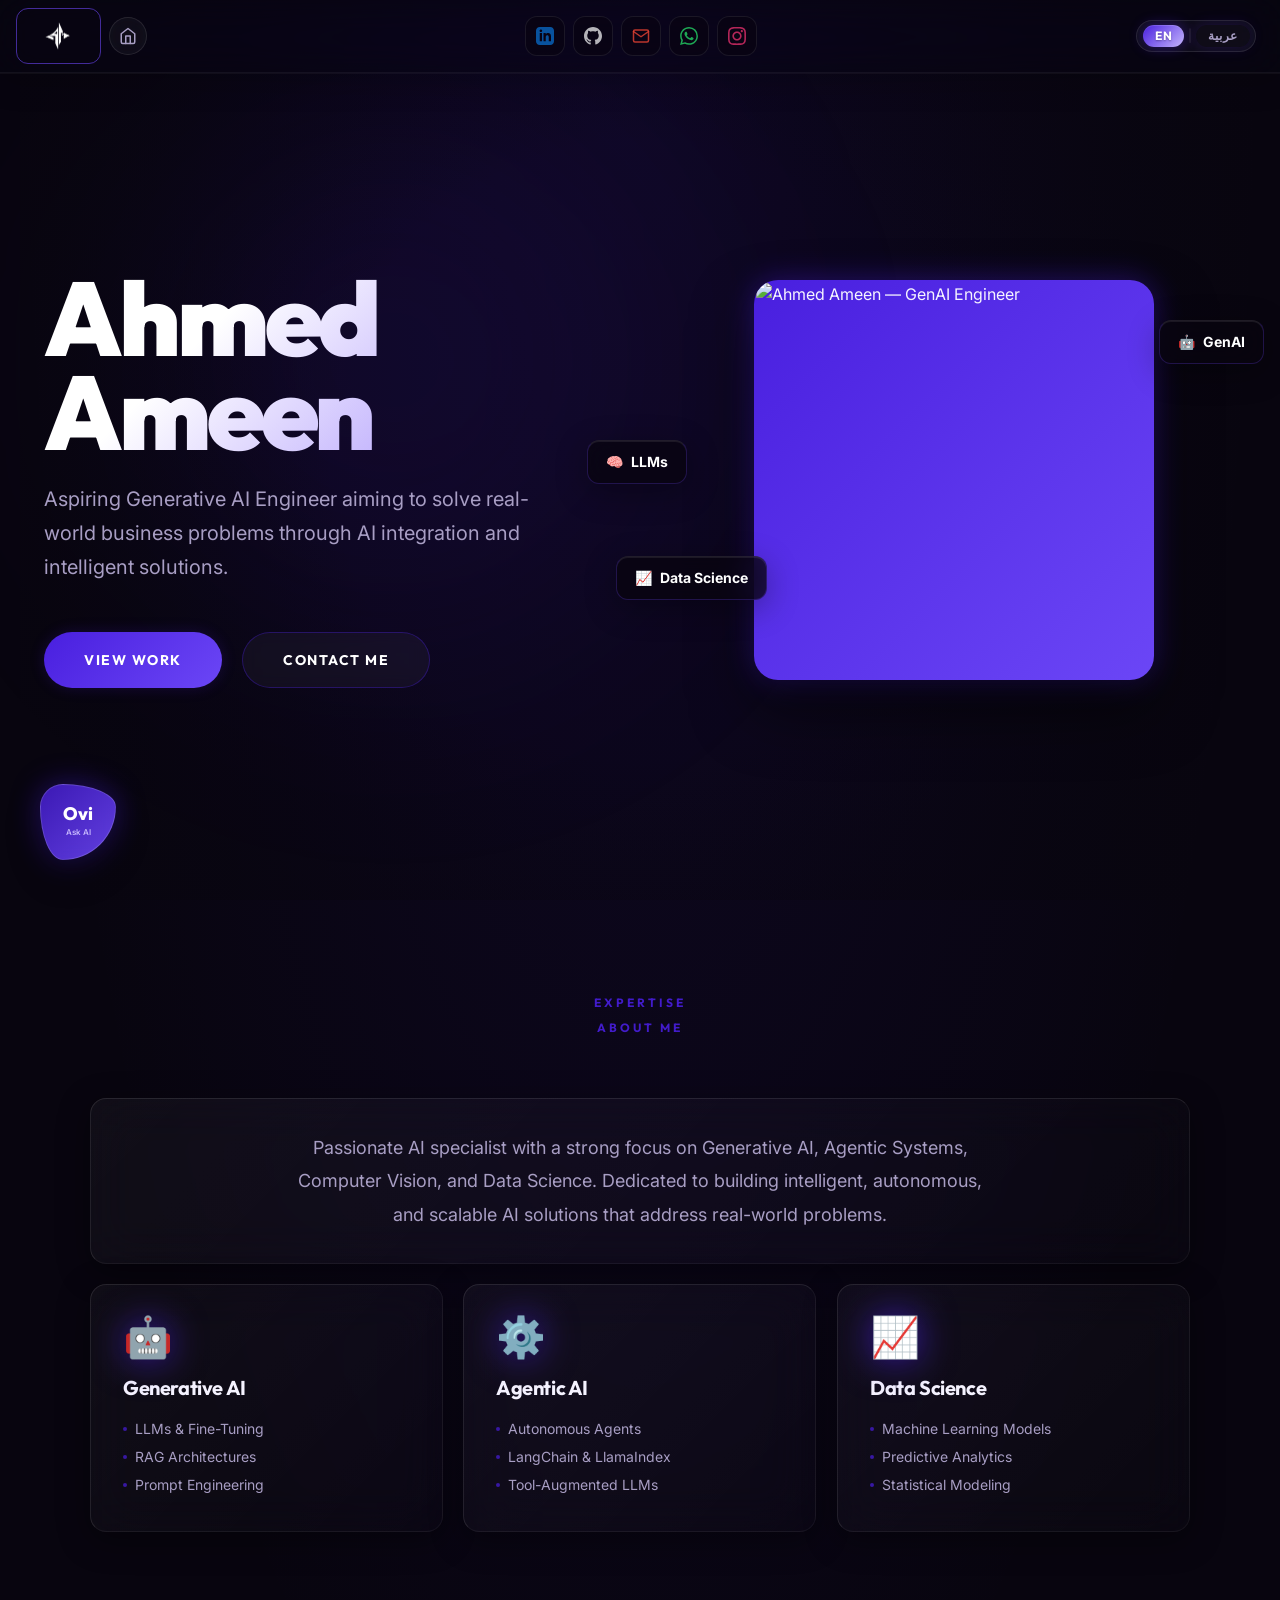
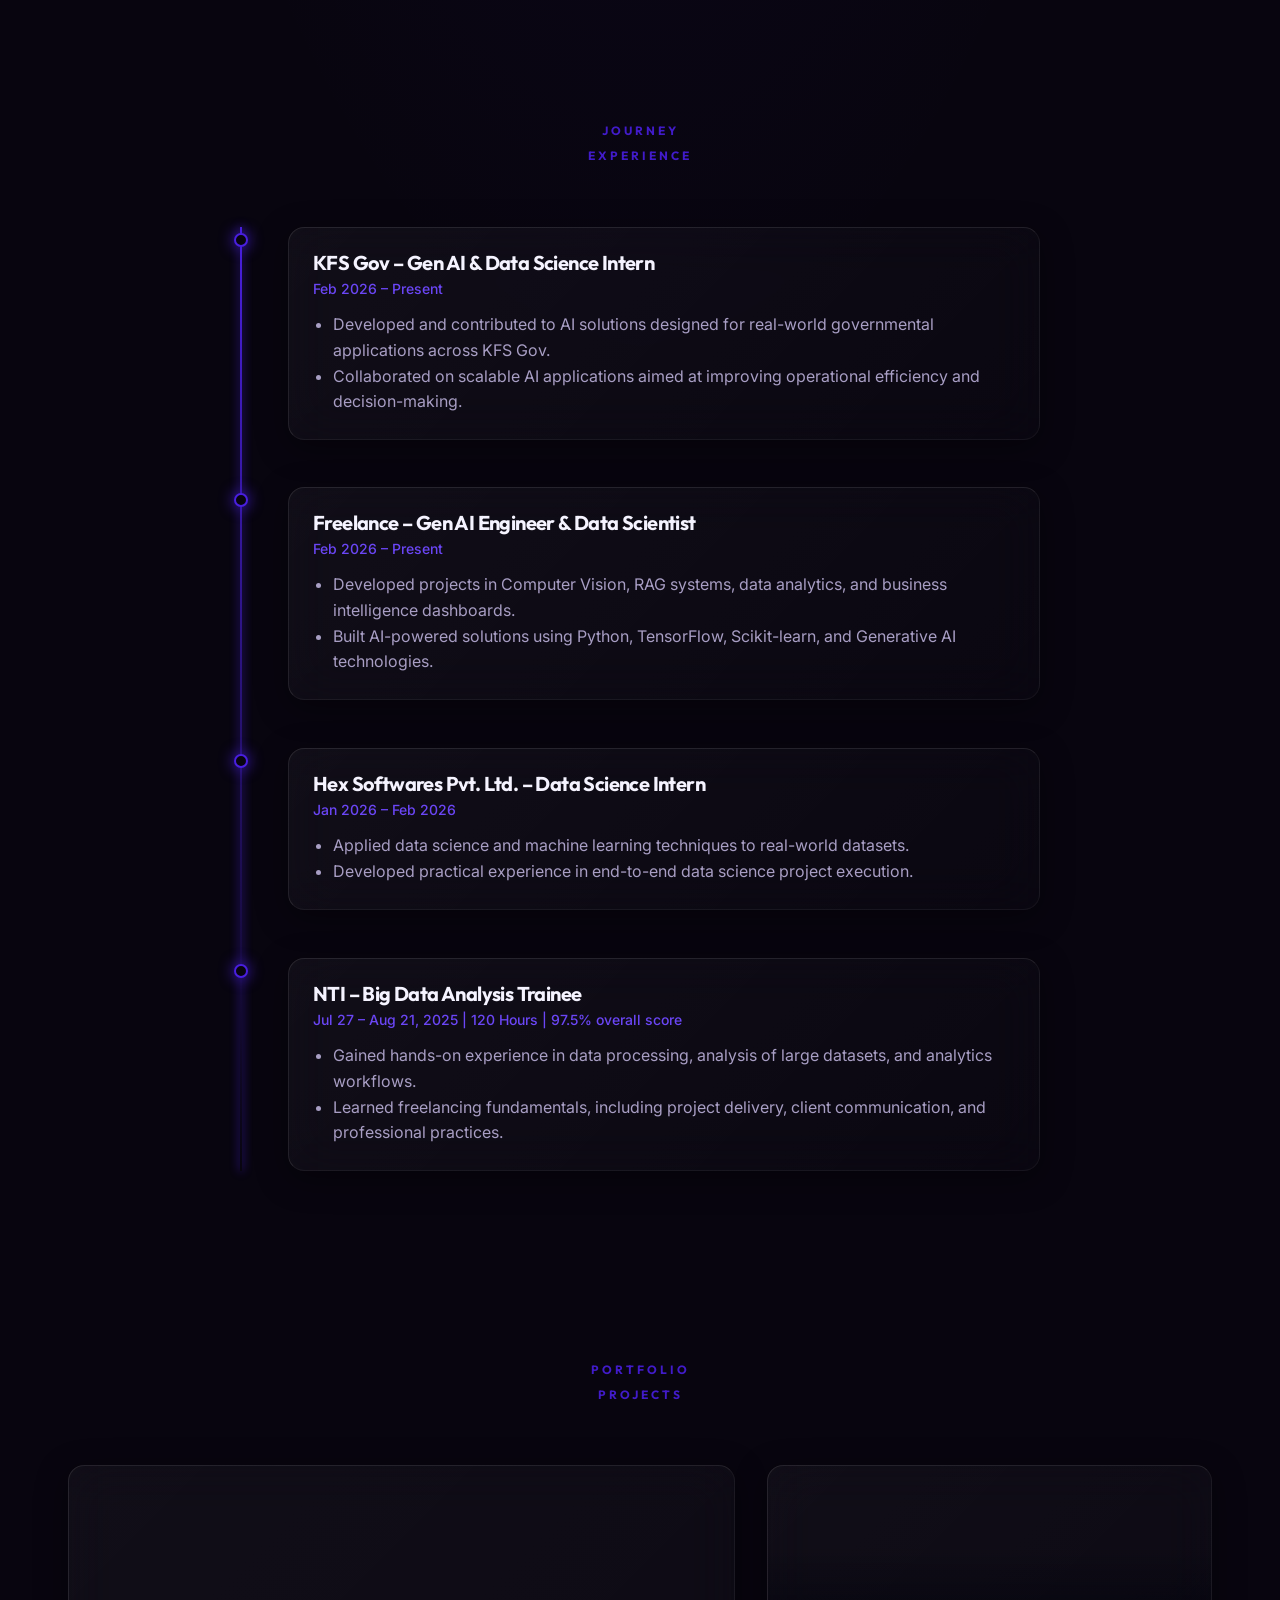
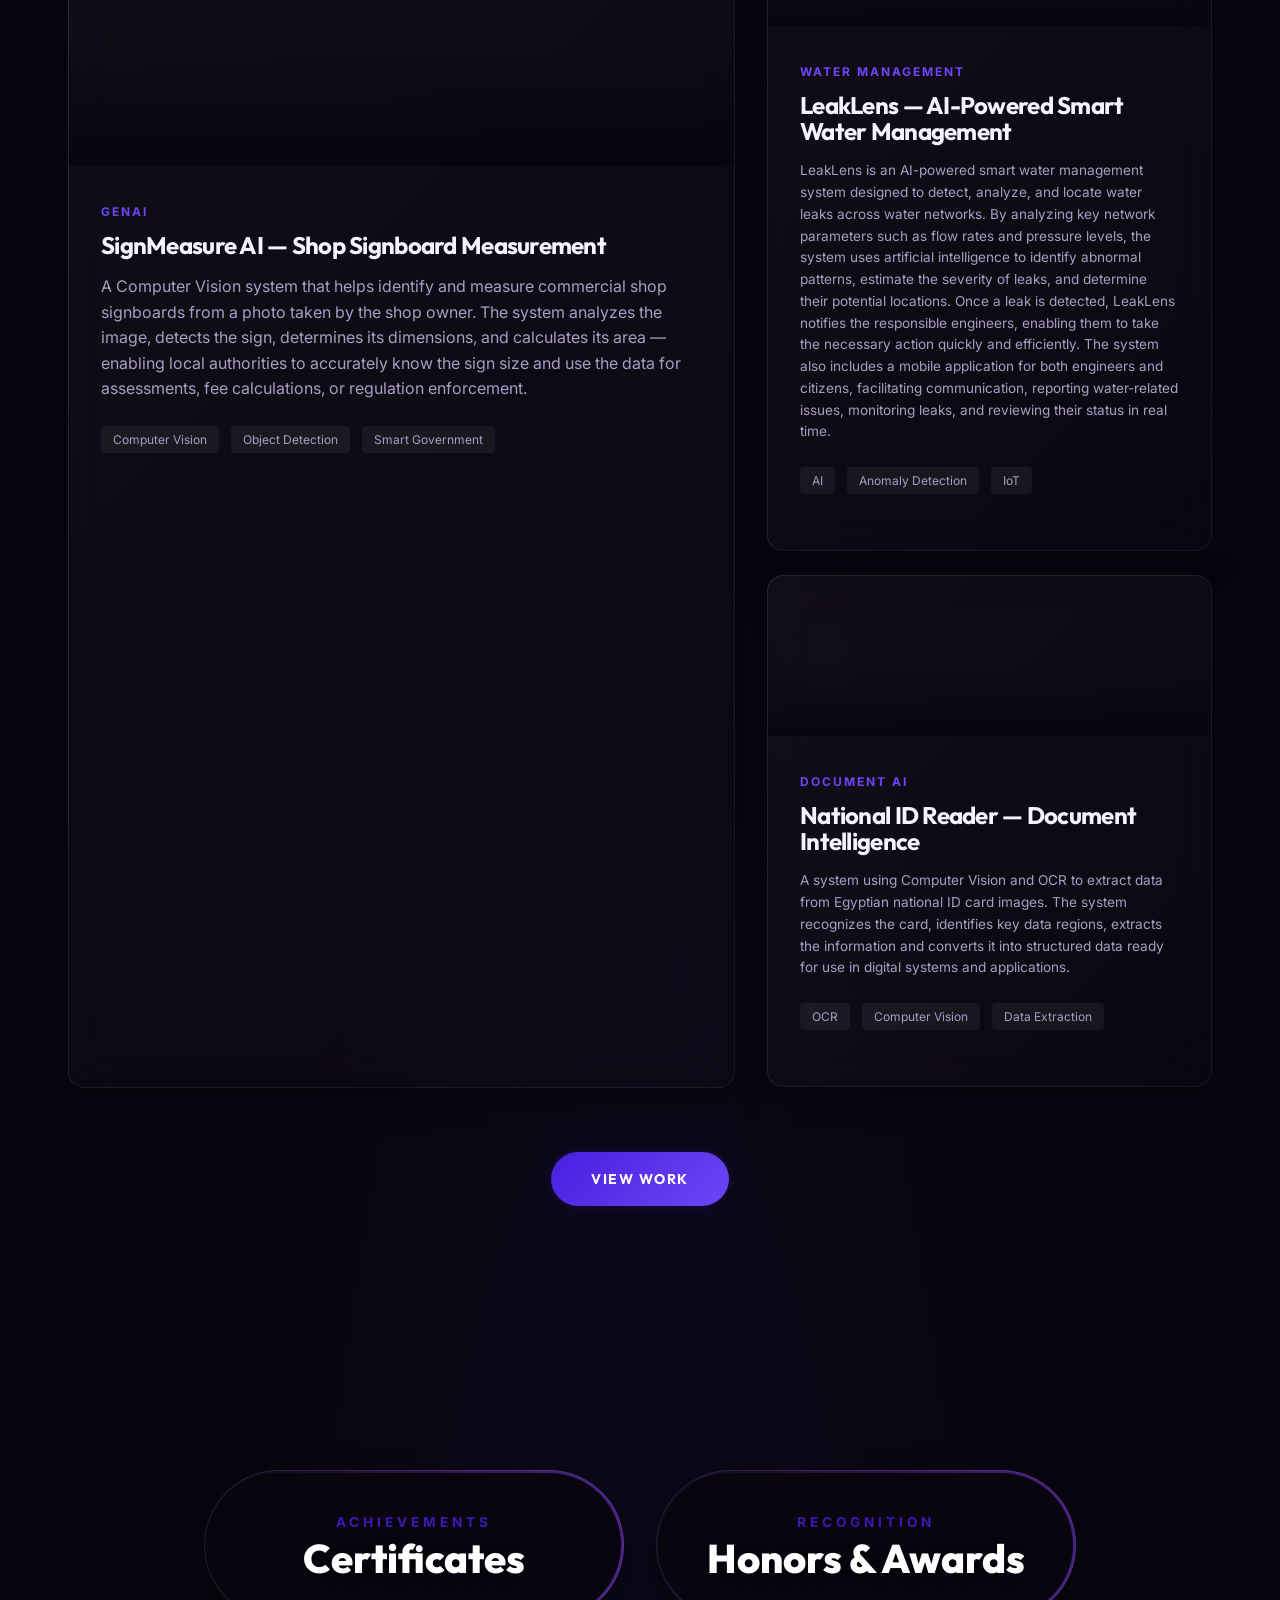
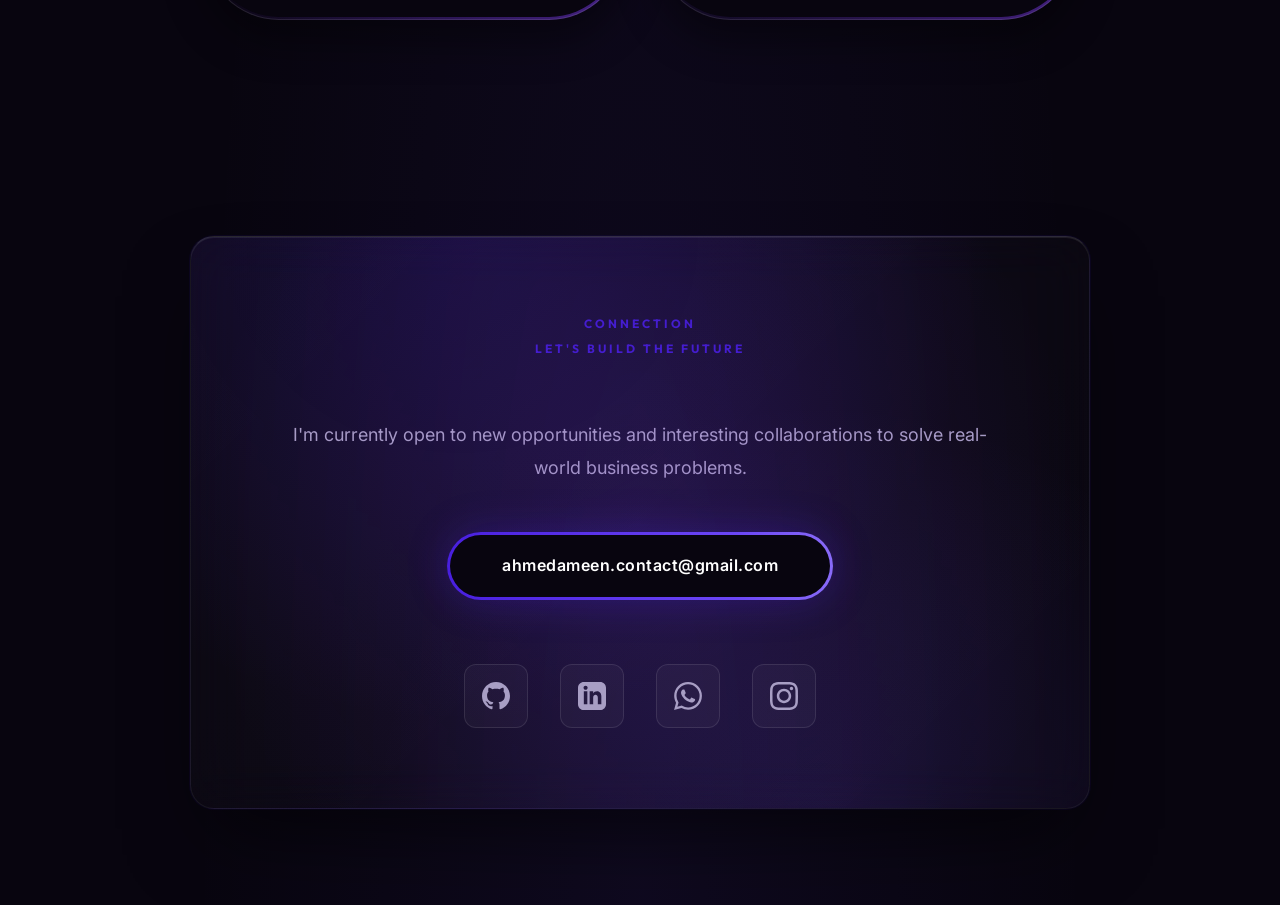
==== commit eeee9c7a: "Chatbot edits" ====
--- a/index.html
+++ b/index.html
@@ -465,8 +465,8 @@
   <!-- JavaScript Files -->
   <script src="js/navigation.js" defer></script>
   <script src="js/animations.js" defer></script>
-  <script src="js/i18n.js?v=1.0.1" defer></script>
-  <script src="js/chat.js?v=1.0.1" defer></script>
+  <script src="js/i18n.js?v=1.0.2" defer></script>
+  <script src="js/chat.js?v=1.0.2" defer></script>
   <script src="js/main.js" defer></script>
 </body>
 
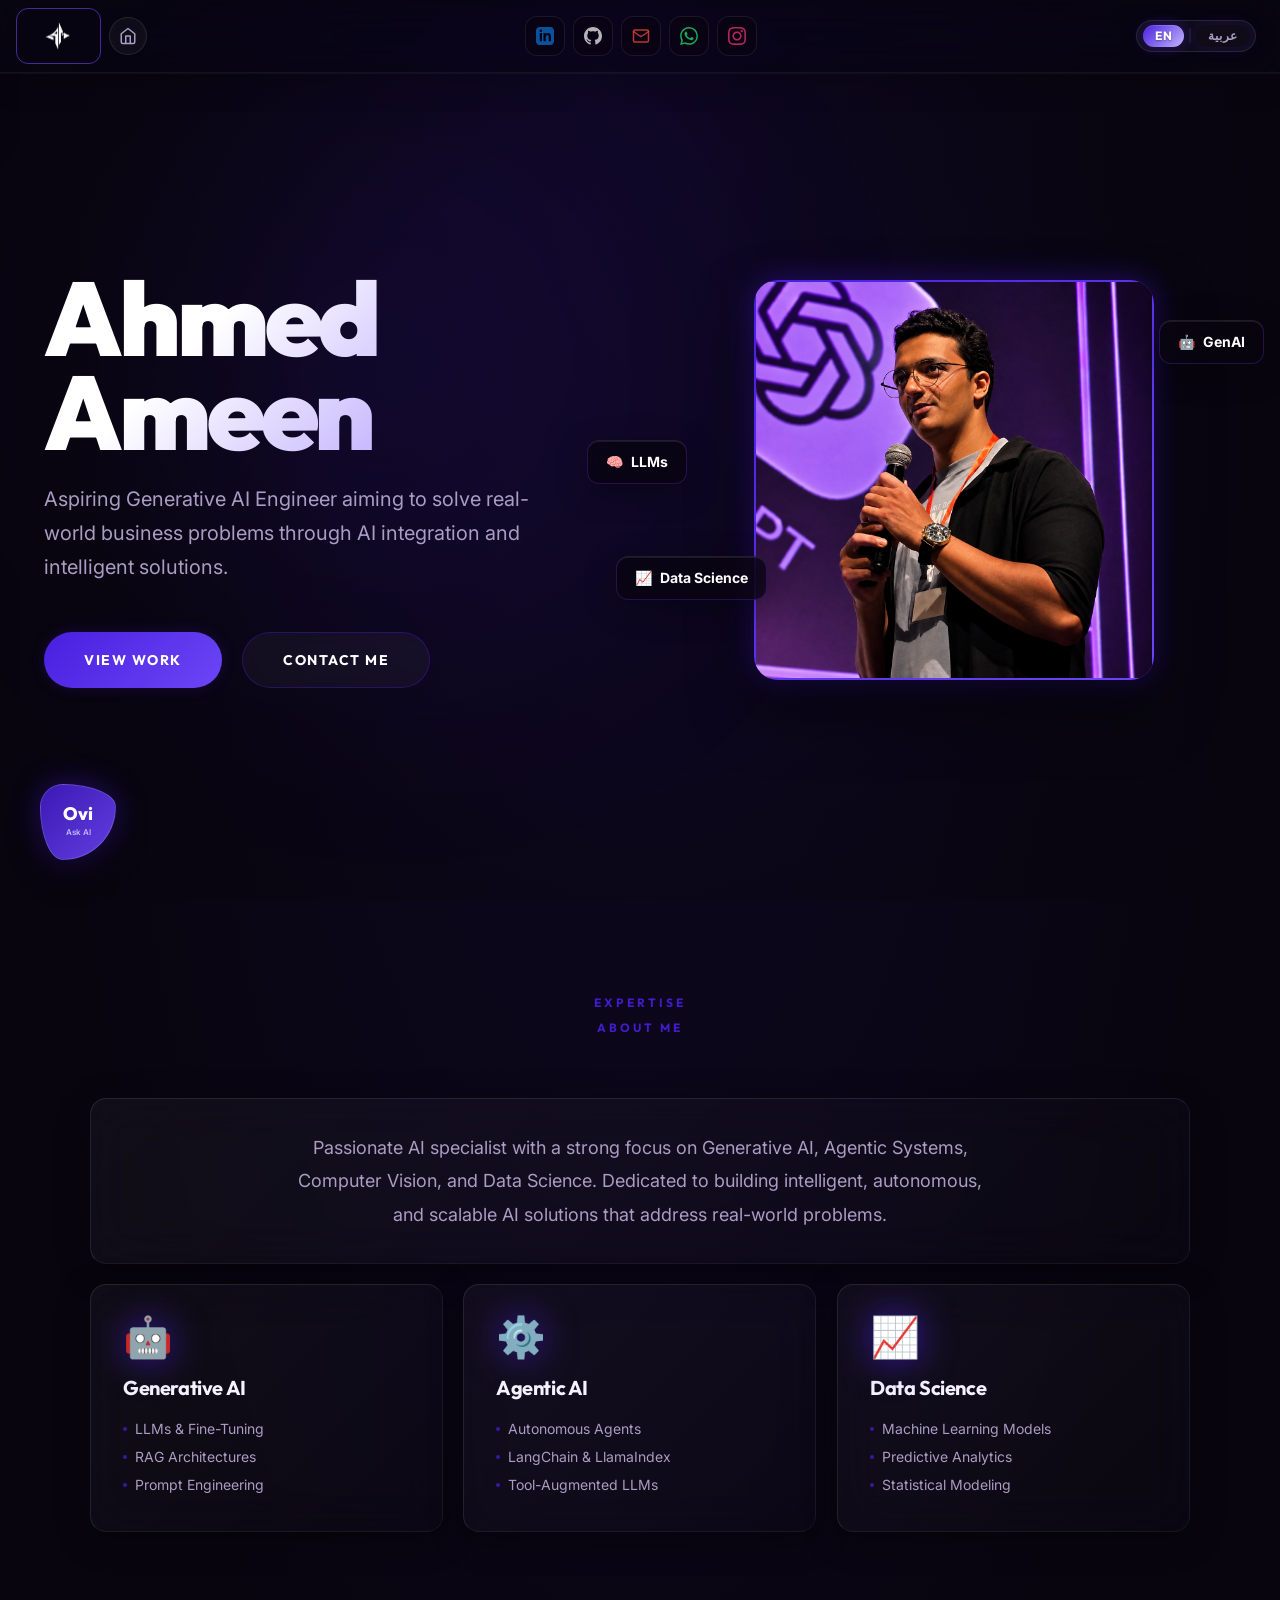
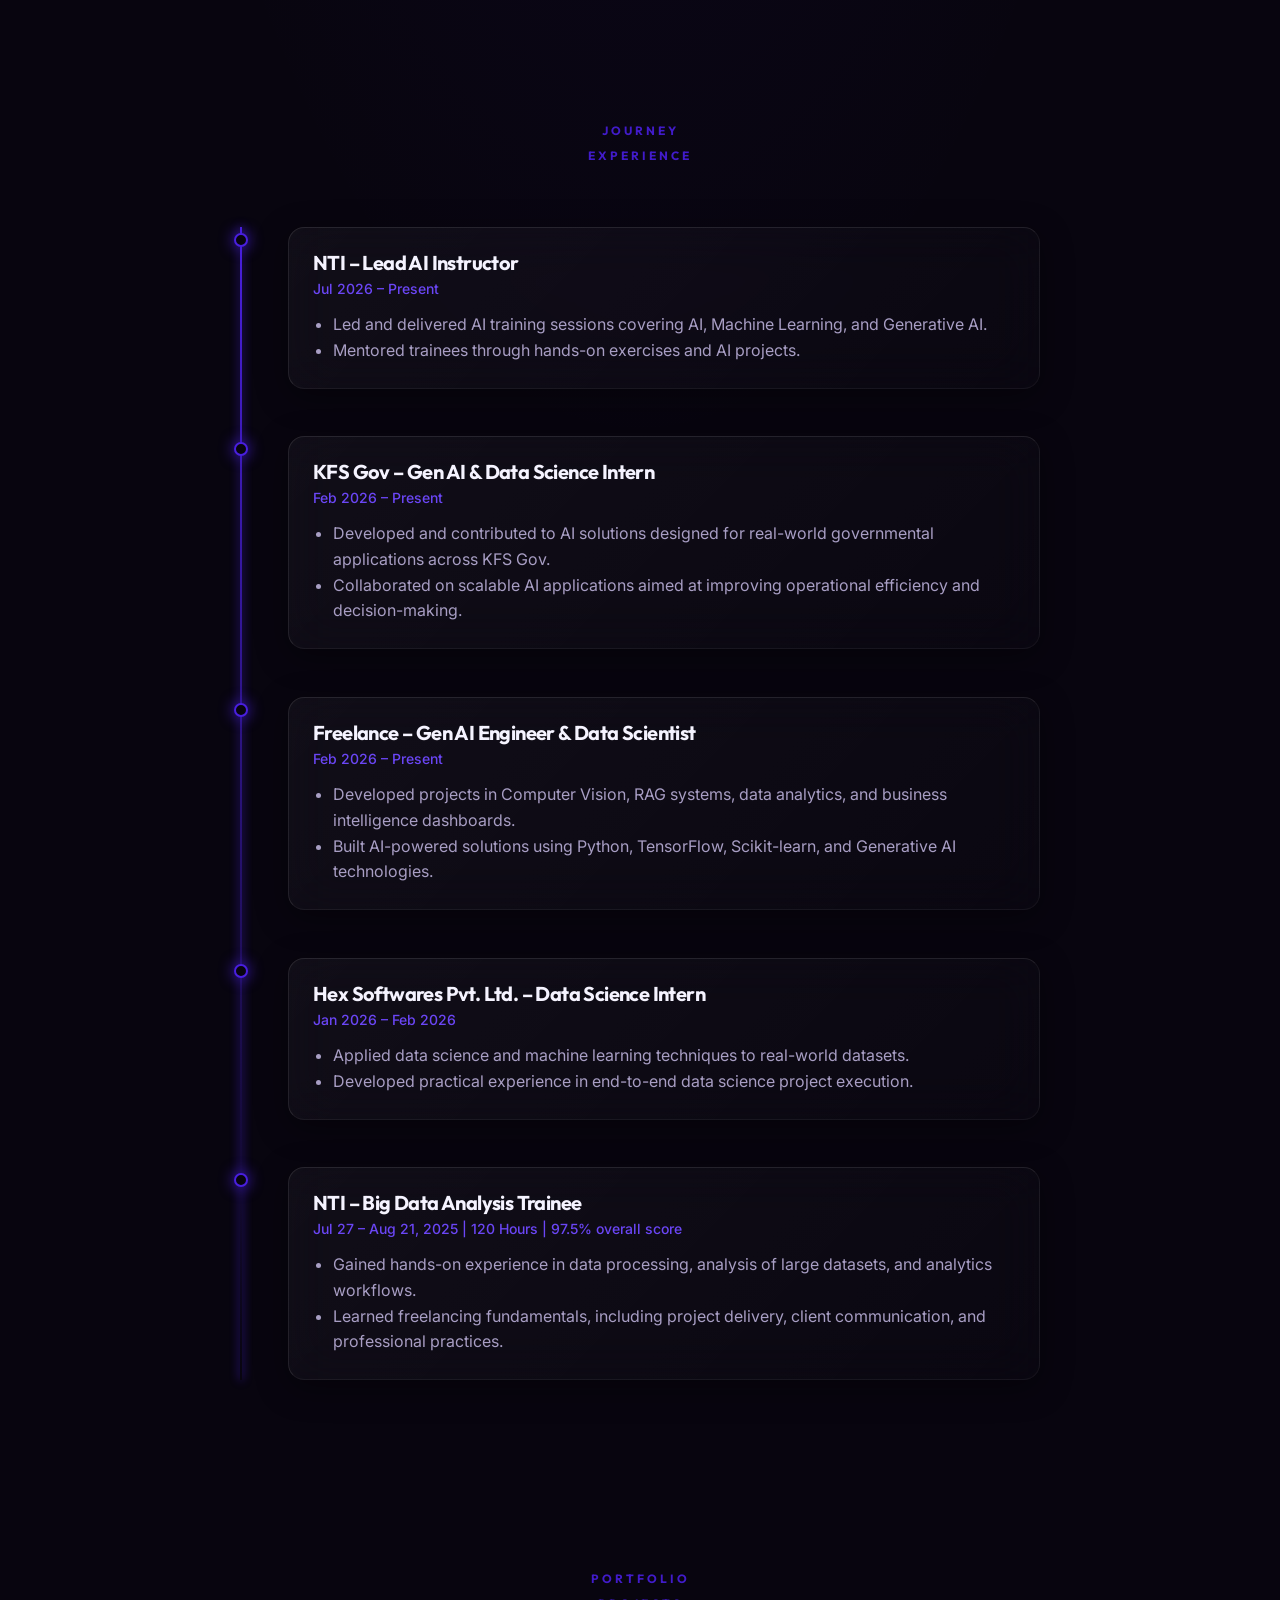
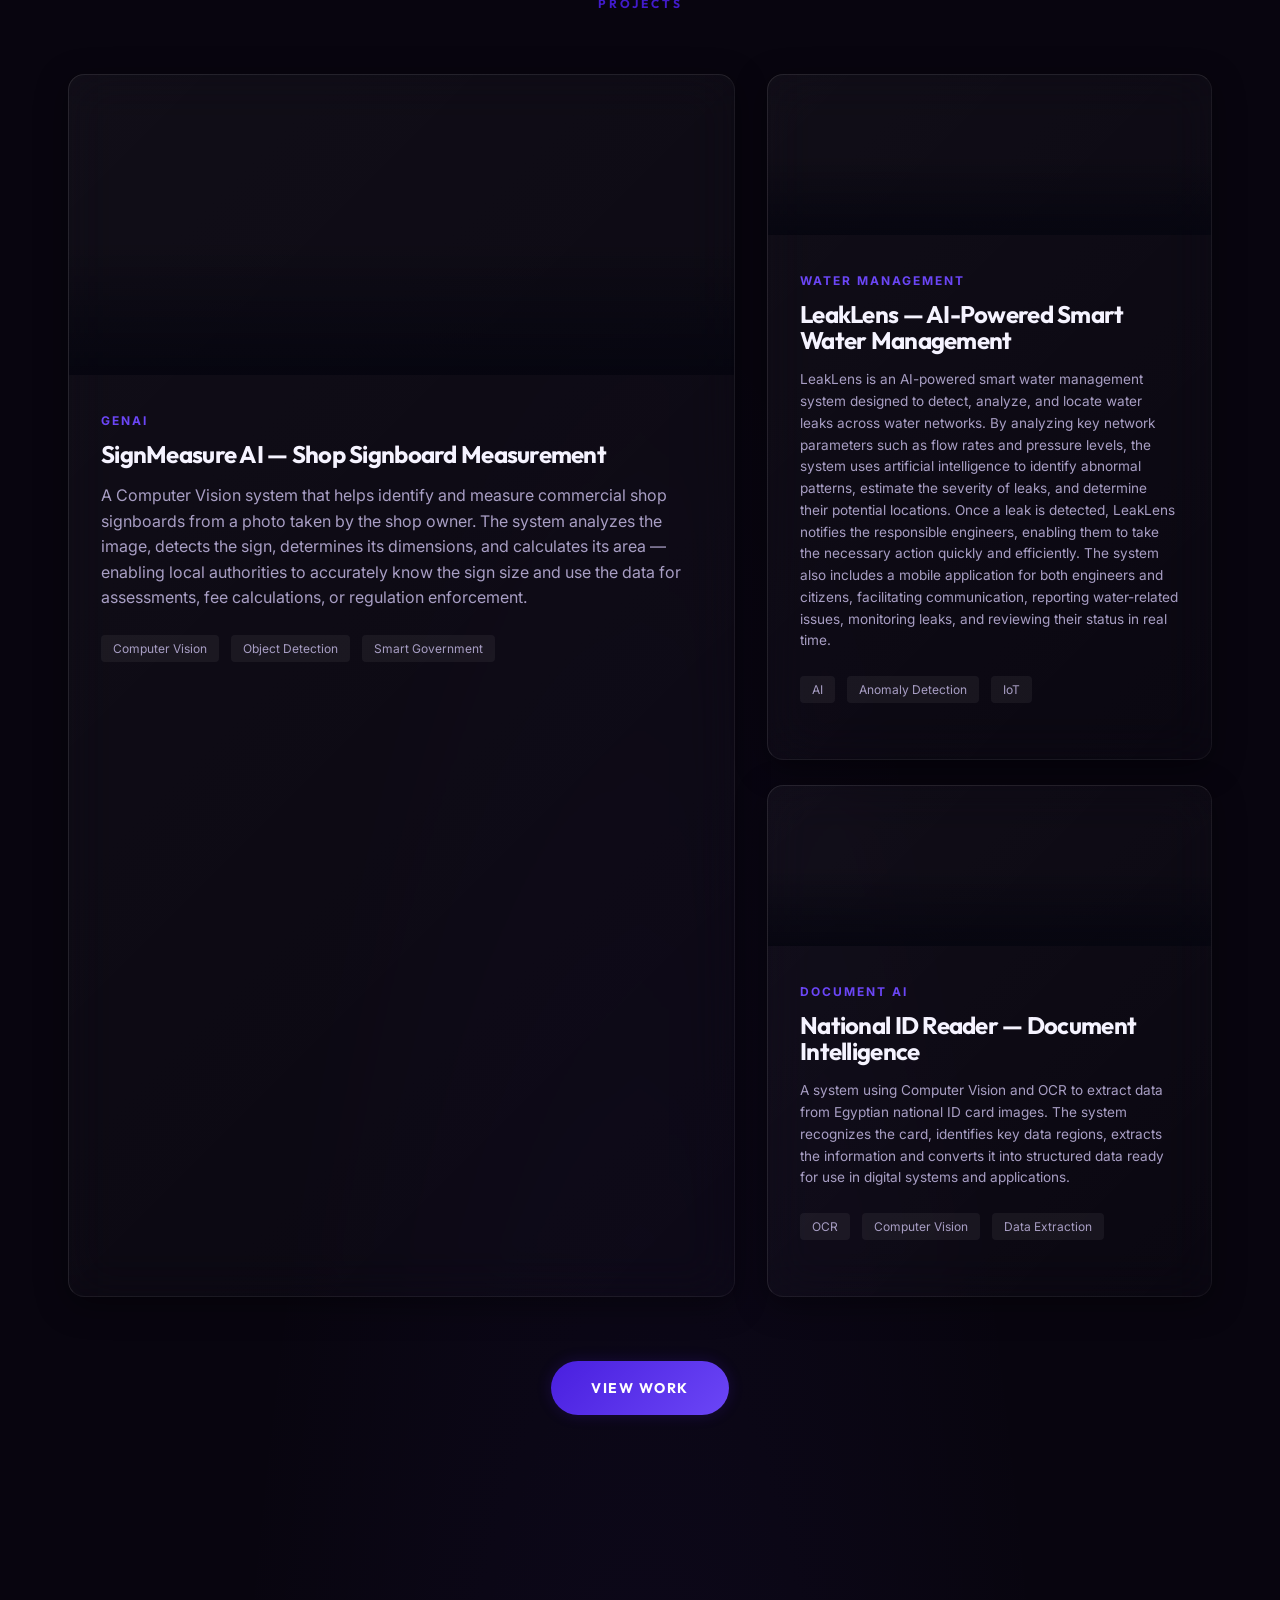
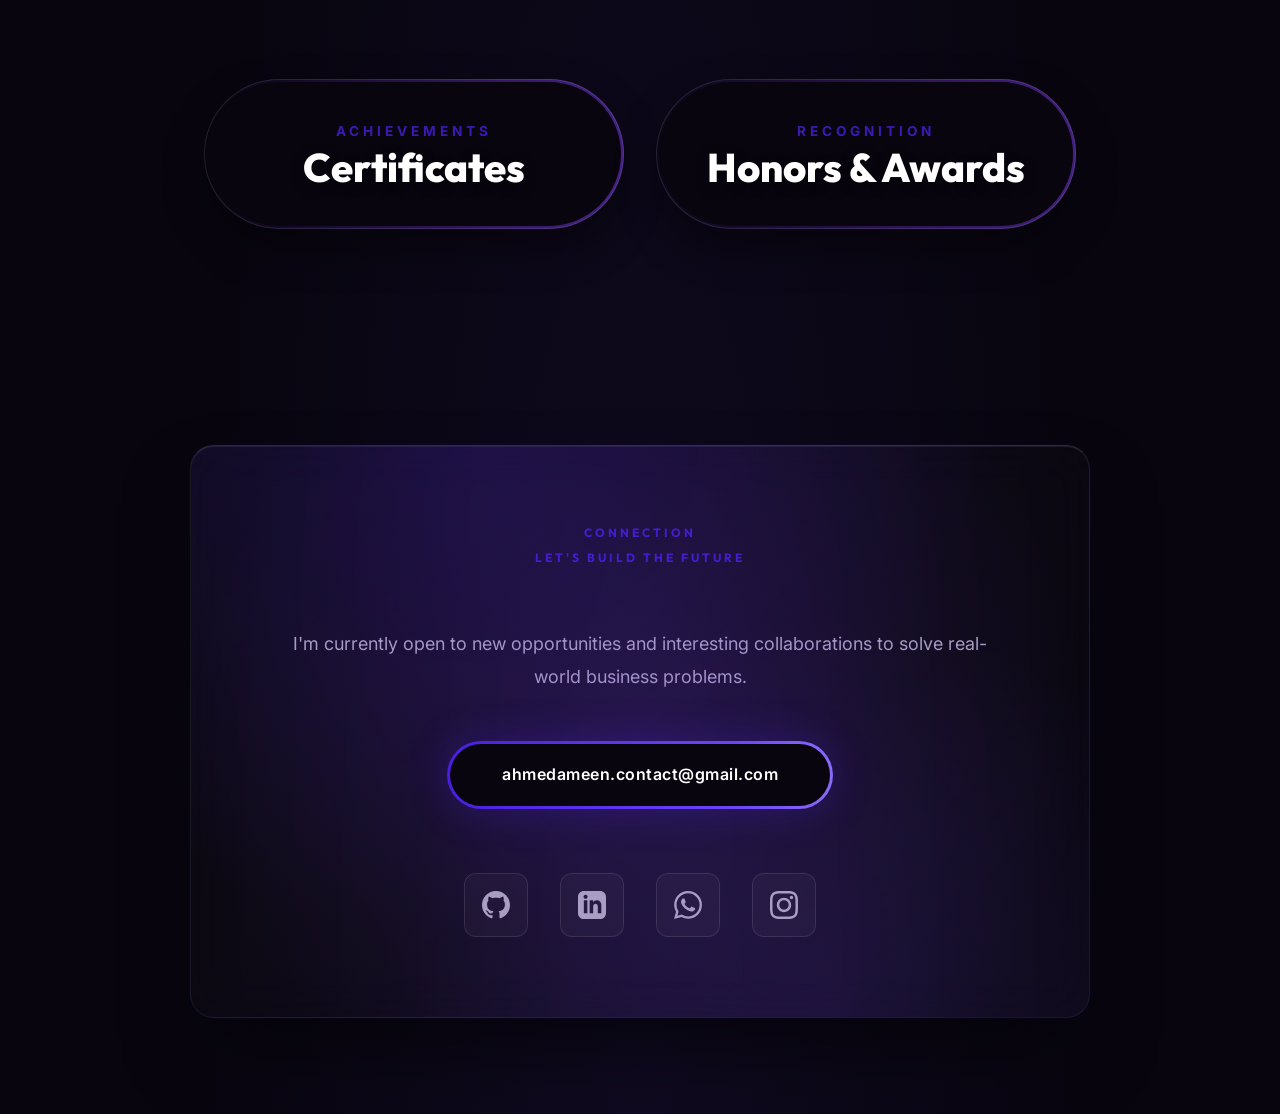
==== commit 7cd14827: "feat: Add new certificates, SYF award, NTI Lead AI Instructor experience, ITI Success Story honor, a" ====
--- a/index.html
+++ b/index.html
@@ -234,8 +234,22 @@
       <div class="container">
         <h2 class="section-title scroll-reveal"><span data-i18n="exp_label">Journey</span><span data-i18n="exp_title">Experience</span></h2>
         <div class="timeline">
+          <!-- NTI – Lead AI Instructor -->
+          <div class="timeline-item scroll-reveal from-left delay-1">
+            <div class="glass" style="padding: var(--spacing-24);">
+              <h3 style="margin-bottom: 4px; font-size: var(--text-xl);" data-i18n="exp0_title">NTI – Lead AI Instructor</h3>
+              <p
+                style="color: var(--color-secondary); font-weight: 500; font-size: var(--text-sm); margin-bottom: var(--spacing-12);" data-i18n="exp0_date">
+                Jul 2026 – Present</p>
+              <ul style="margin: 0; color: var(--color-text-muted); padding-left: 20px; list-style-type: disc;">
+                <li data-i18n="exp0_bullet1">Led and delivered AI training sessions covering AI, Machine Learning, and Generative AI.</li>
+                <li data-i18n="exp0_bullet2">Mentored trainees through hands-on exercises and AI projects.</li>
+              </ul>
+            </div>
+          </div>
+
           <!-- KFS Gov -->
-          <div class="timeline-item scroll-reveal from-left delay-1">
+          <div class="timeline-item scroll-reveal from-right delay-2">
             <div class="glass" style="padding: var(--spacing-24);">
               <h3 style="margin-bottom: 4px; font-size: var(--text-xl);" data-i18n="exp1_title">KFS Gov – Gen AI &amp; Data Science Intern</h3>
               <p
@@ -251,7 +265,7 @@
           </div>
 
           <!-- Freelance -->
-          <div class="timeline-item scroll-reveal from-right delay-2">
+          <div class="timeline-item scroll-reveal from-left delay-3">
             <div class="glass" style="padding: var(--spacing-24);">
               <h3 style="margin-bottom: 4px; font-size: var(--text-xl);" data-i18n="exp2_title">Freelance – Gen AI Eng &amp; Data Scientist</h3>
               <p
@@ -267,7 +281,7 @@
           </div>
 
           <!-- Hex Softwares -->
-          <div class="timeline-item scroll-reveal from-left delay-3">
+          <div class="timeline-item scroll-reveal from-right delay-4">
             <div class="glass" style="padding: var(--spacing-24);">
               <h3 style="margin-bottom: 4px; font-size: var(--text-xl);" data-i18n="exp3_title">Hex Softwares Pvt. Ltd. – Data Science Intern</h3>
               <p style="color: var(--color-secondary); font-weight: 500; font-size: var(--text-sm); margin-bottom: var(--spacing-12);" data-i18n="exp3_date">
@@ -280,7 +294,7 @@
           </div>
 
           <!-- NTI -->
-          <div class="timeline-item scroll-reveal from-right delay-4">
+          <div class="timeline-item scroll-reveal from-left delay-5">
             <div class="glass" style="padding: var(--spacing-24);">
               <h3 style="margin-bottom: 4px; font-size: var(--text-xl);" data-i18n="exp4_title">NTI – Big Data Analysis Trainee</h3>
               <p style="color: var(--color-secondary); font-weight: 500; font-size: var(--text-sm); margin-bottom: var(--spacing-12);" data-i18n="exp4_date">
@@ -466,7 +480,7 @@
   <script src="js/navigation.js" defer></script>
   <script src="js/animations.js" defer></script>
   <script src="js/i18n.js?v=1.0.2" defer></script>
-  <script src="js/chat.js?v=1.0.2" defer></script>
+  <script src="js/chat.js?v=1.0.7" defer></script>
   <script src="js/main.js" defer></script>
 </body>
 
